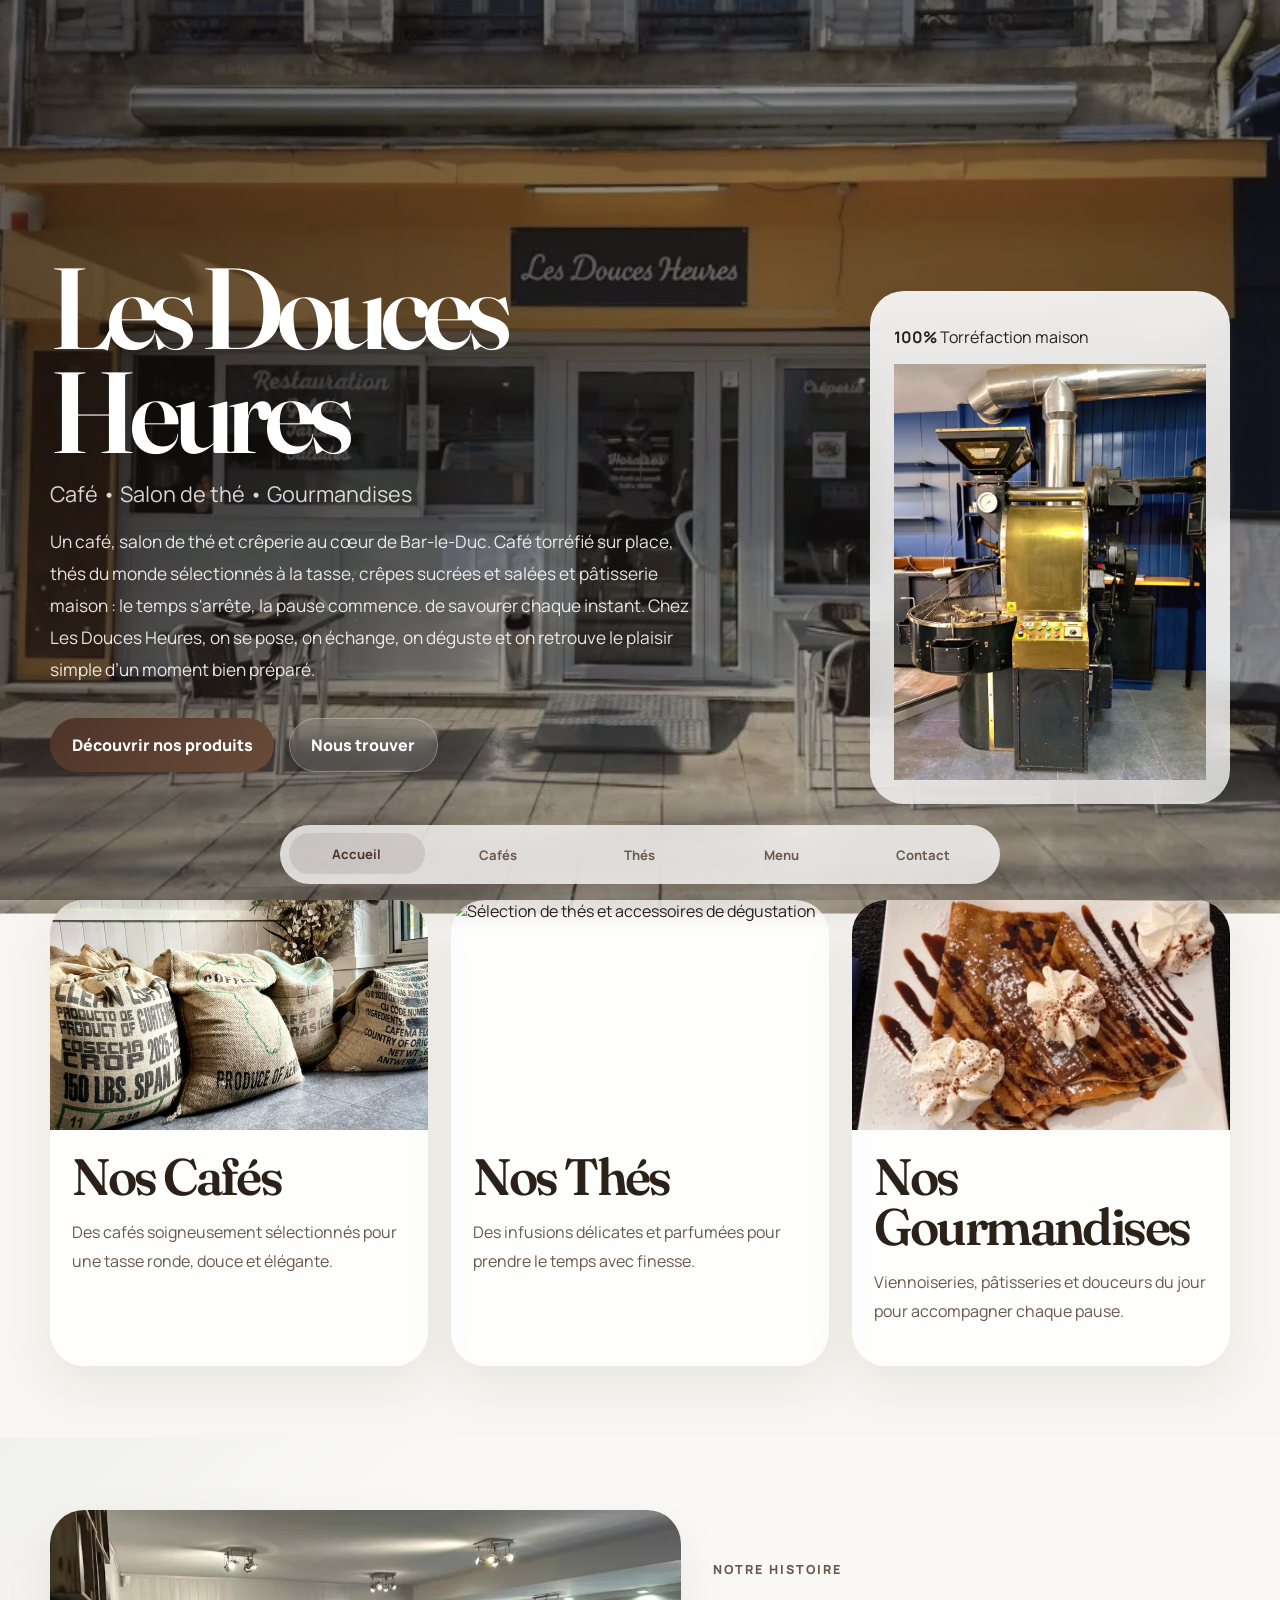
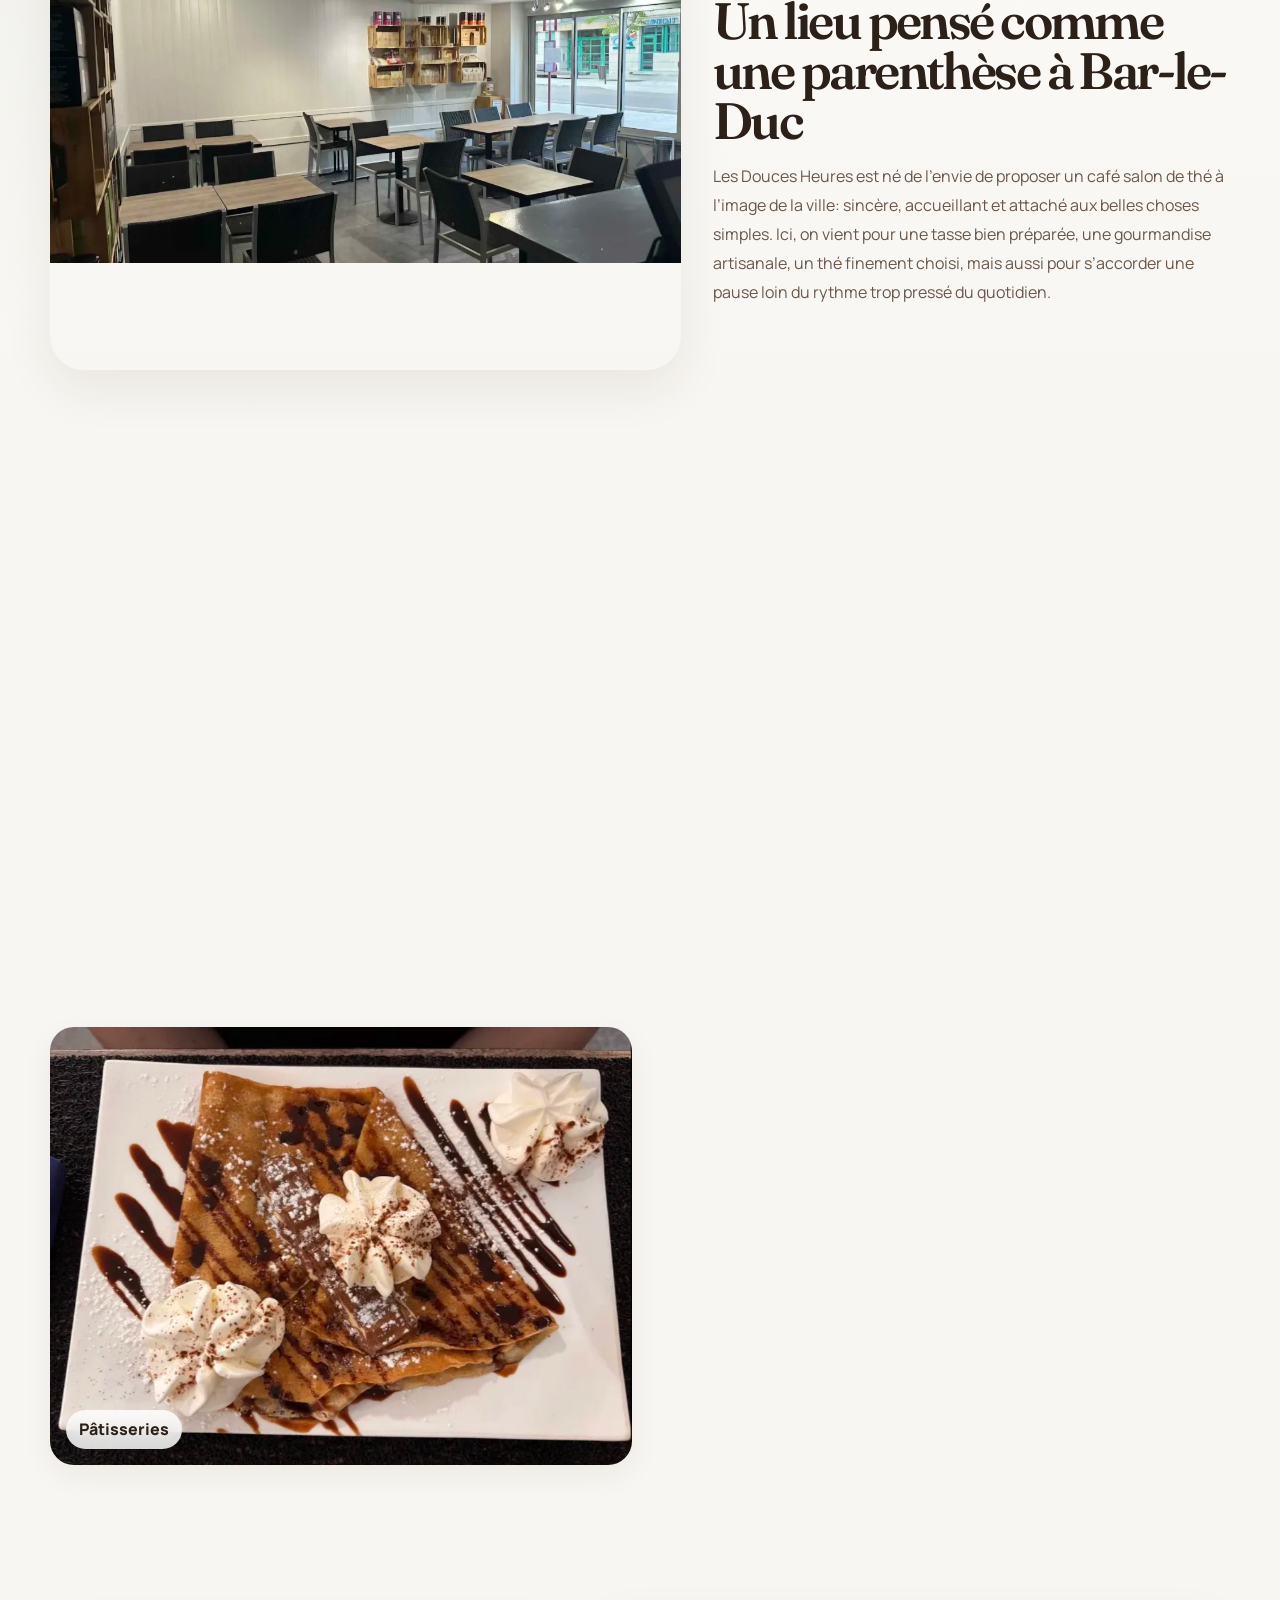
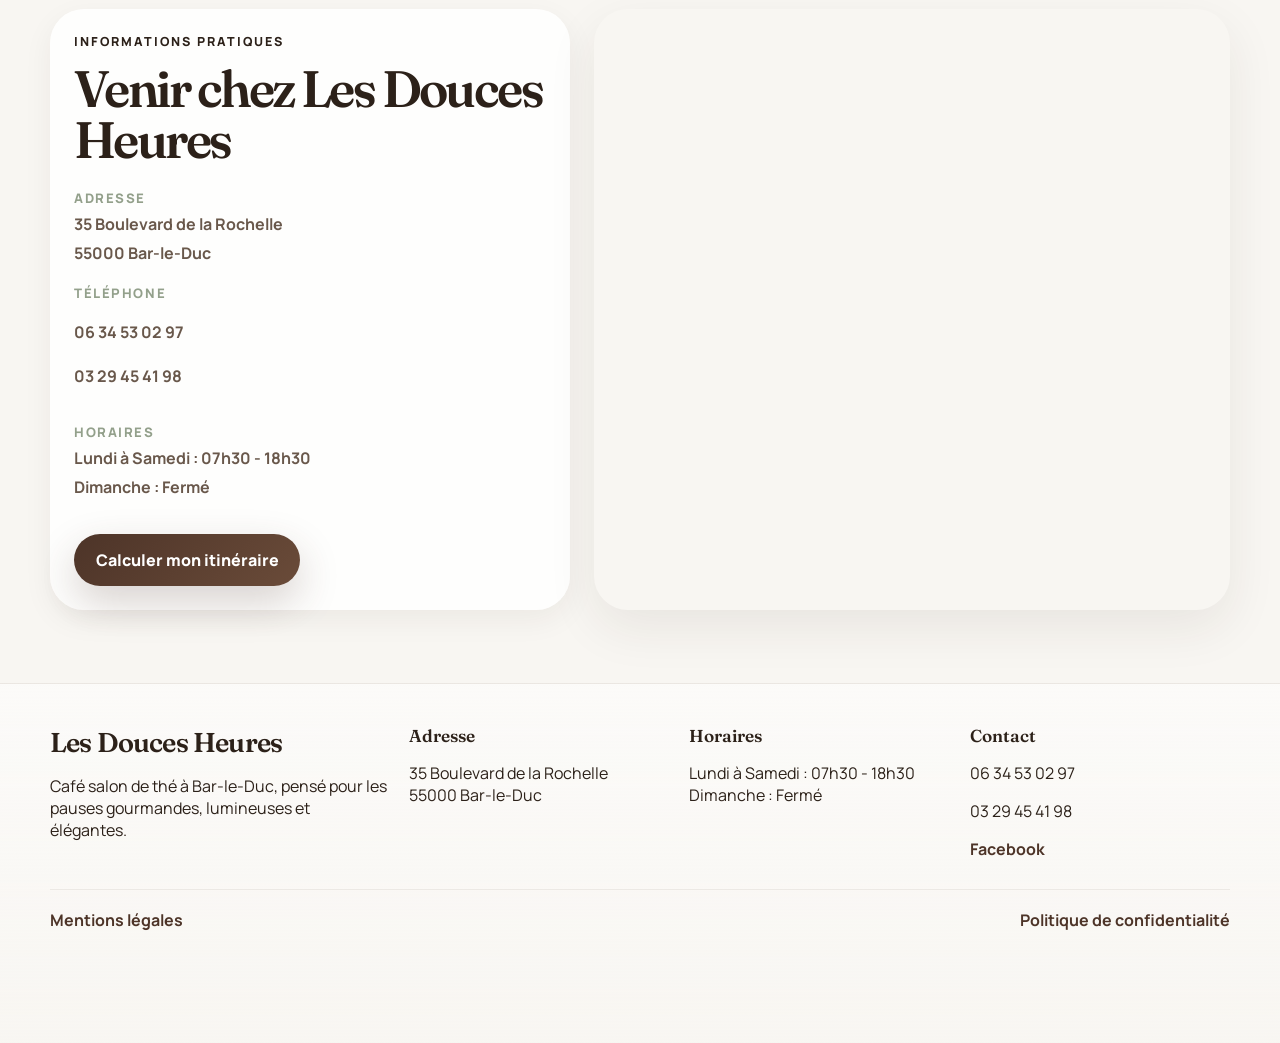
==== index.html @ 08c85175 "Add Les Douces Heures homepage and pages" ====
<!doctype html>
<html lang="fr">
  <head>
    <meta charset="utf-8" />
    <meta name="viewport" content="width=device-width, initial-scale=1" />
    <title>Les Douces Heures | Café salon de thé à Bar-le-Duc</title>
    <meta
      name="description"
      content="Les Douces Heures, café et salon de thé à Bar-le-Duc. Cafés d'exception, thés Dammann Frères, gourmandises artisanales et ambiance chaleureuse au 35 Boulevard de la Rochelle."
    />
    <meta name="theme-color" content="#F8F6F2" />
    <meta name="color-scheme" content="light" />
    <meta property="og:title" content="Les Douces Heures | Café salon de thé à Bar-le-Duc" />
    <meta
      property="og:description"
      content="Une adresse lumineuse et élégante à Bar-le-Duc pour savourer cafés, thés et gourmandises artisanales."
    />
    <meta property="og:type" content="website" />
    <meta property="og:locale" content="fr_FR" />
    <link rel="preconnect" href="https://fonts.googleapis.com" />
    <link rel="preconnect" href="https://fonts.gstatic.com" crossorigin />
    <link
      href="https://fonts.googleapis.com/css2?family=Fraunces:opsz,wght@9..144,400..700&family=Manrope:wght@400;500;600;700;800&display=swap"
      rel="stylesheet"
    />
    <link rel="stylesheet" href="styles.css" />
    <script type="application/ld+json">
      {
        "@context": "https://schema.org",
        "@type": "CafeOrCoffeeShop",
        "name": "Les Douces Heures",
        "description": "Café et salon de thé à Bar-le-Duc, avec cafés d'exception, thés Dammann Frères et gourmandises artisanales.",
        "url": "https://example.com",
        "telephone": "+33 6 34 53 02 97",
        "address": {
          "@type": "PostalAddress",
          "streetAddress": "35 Boulevard de la Rochelle",
          "addressLocality": "Bar-le-Duc",
          "postalCode": "55000",
          "addressCountry": "FR"
        },
        "servesCuisine": ["Coffee", "Tea", "Pastry"],
        "openingHoursSpecification": [
          {
            "@type": "OpeningHoursSpecification",
            "dayOfWeek": ["Monday", "Tuesday", "Wednesday", "Thursday", "Friday", "Saturday"],
            "opens": "07:30",
            "closes": "18:30"
          }
        ]
      }
    </script>
  </head>
  <body class="page-home">
    <div class="site-shell">
      <a class="skip-link" href="#contenu">Aller au contenu</a>

      <main id="contenu">
        <section class="hero" id="accueil">
          <div class="hero__media" aria-hidden="true">
            <img
              src="facade.jpg"
              alt=""
            />
          </div>
          <div class="hero__overlay" aria-hidden="true"></div>

          

          <div class="hero__content">
            <div class="hero__copy reveal">
              <h1>Les Douces Heures</h1>
              <p class="subtitle">Café • Salon de thé • Gourmandises</p>
              <p class="lead">
                Un café, salon de thé et crêperie au cœur de Bar-le-Duc. Café torréfié sur place, thés du monde sélectionnés à la tasse, crêpes sucrées et salées et pâtisserie maison : le temps s'arrête, la pause commence. de savourer chaque instant. Chez Les Douces Heures, on
                se pose, on échange, on déguste et on retrouve le plaisir simple d’un
                moment bien préparé.
              </p>
              <div class="hero__actions">
                <a class="btn btn--primary" href="#specialites">Découvrir nos produits</a>
                <a class="btn btn--secondary" href="#infos">Nous trouver</a>
              </div>
            </div>

            <aside class="hero__note reveal">
              <p class="hero__note-title"><div class="hero-stat"><b>100%</b><span> Torréfaction maison</span></div></p>
              <img src="torréfécateur.jpg" alt="Torréfécateur" />
            </aside>
          </div>
        </section>

        <section class="overlap-cards section">
          <div class="container grid-3">
            <article class="feature-card reveal">
              <div class="feature-card__media">
                <img
                  src="café.jpg"
                  alt="Tasse de café servie dans une ambiance chaleureuse"
                />
              </div>
              <div class="feature-card__body">
                <h2>Nos Cafés</h2>
                <p>Des cafés soigneusement sélectionnés pour une tasse ronde, douce et élégante.</p>
              </div>
            </article>

            <article class="feature-card reveal">
              <div class="feature-card__media">
                <img
                  src="thé.jpg"
                  alt="Sélection de thés et accessoires de dégustation"
                />
              </div>
              <div class="feature-card__body">
                <h2>Nos Thés</h2>
                <p>Des infusions délicates et parfumées pour prendre le temps avec finesse.</p>
              </div>
            </article>

            <article class="feature-card reveal">
              <div class="feature-card__media">
                <img
                  src="gourmandises.jpg"
                  alt="Viennoiseries et gourmandises artisanales"
                />
              </div>
              <div class="feature-card__body">                
                <h2>Nos Gourmandises</h2>
                <p>Viennoiseries, pâtisseries et douceurs du jour pour accompagner chaque pause.</p>
              </div>
            </article>
          </div>
        </section>



        <section class="section section--story" id="histoire">
          <div class="container story">
            <div class="story__media reveal">
              <img
                src="interieur.jpg"
                alt="Intérieur chaleureux d'un café élégant"
              />
            </div>
            <div class="story__content reveal">
              <p class="section-kicker">Notre histoire</p>
              <h2>Un lieu pensé comme une parenthèse à Bar-le-Duc</h2>
              <p>
                Les Douces Heures est né de l’envie de proposer un café salon de thé
                à l’image de la ville: sincère, accueillant et attaché aux belles
                choses simples. Ici, on vient pour une tasse bien préparée, une
                gourmandise artisanale, un thé finement choisi, mais aussi pour
                s’accorder une pause loin du rythme trop pressé du quotidien.
              </p>
            </div>
          </div>
        </section>

        <section class="section" id="galerie">
          <div class="container">
            <div class="section-heading reveal">
              <p class="section-kicker">Galerie</p>
              
            </div>

            <div class="gallery-grid">
              <figure class="gallery-item gallery-item--wide reveal">
                <img
                  src="plat.jpg"
                  alt="plat"
                />
                <figcaption>Quelques plats</figcaption>
              </figure>
              <figure class="gallery-item gallery-item--wide reveal">
                <img
                  
                  src="plat1.jpg"
                  alt="plat1"
                />
              </figure>
              <figure class="gallery-item gallery-item--wide reveal">
                <img
                  src="crepe.jpg"
                  alt="Pâtisserie fine présentée sur assiette"
                />
                <figcaption>Pâtisseries</figcaption>
              </figure>
            </div>
          </div>
        </section>

      
        <section class="section" id="infos">
          <div class="container practical">
            <div class="practical__content reveal">
              <p class="section-kicker">Informations pratiques</p>
              <h2>Venir chez Les Douces Heures</h2>
              <div class="info-list">
                <div>
                  <span>Adresse</span>
                  <strong>35 Boulevard de la Rochelle<br />55000 Bar-le-Duc</strong>
                </div>
                <div>
                  <span>Téléphone</span>
                  <p><strong>06 34 53 02 97</strong></p>
                  <p><strong>03 29 45 41 98</strong></p>
                </div>
                <div>
                  <span>Horaires</span>
                  <strong>Lundi à Samedi : 07h30 - 18h30<br />Dimanche : Fermé</strong>
                </div>
              </div>
              <a
                class="btn btn--primary"
                href="https://www.google.com/maps/dir/?api=1&destination=35+Boulevard+de+la+Rochelle+55000+Bar-le-Duc"
                target="_blank"
                rel="noreferrer"
              >
                Calculer mon itinéraire
              </a>
            </div>

            <div class="practical__map reveal">
              <iframe
                title="Carte Google Maps des Douces Heures à Bar-le-Duc"
                src="https://www.google.com/maps?q=35%20Boulevard%20de%20la%20Rochelle%2055000%20Bar-le-Duc&output=embed"
                loading="lazy"
                referrerpolicy="no-referrer-when-downgrade"
              ></iframe>
            </div>
          </div>
        </section>
      </main>

      <footer class="footer">
        <div class="container footer__grid">
          <div>
            <p class="footer__logo">Les Douces Heures</p>
            <p>
              Café salon de thé à Bar-le-Duc, pensé pour les pauses gourmandes,
              lumineuses et élégantes.
            </p>
          </div>
          <div>
            <h3>Adresse</h3>
            <p>35 Boulevard de la Rochelle<br />55000 Bar-le-Duc</p>
          </div>
          <div>
            <h3>Horaires</h3>
            <p>Lundi à Samedi : 07h30 - 18h30<br />Dimanche : Fermé</p>
          </div>
          <div>
            <h3>Contact</h3>
            <p>06 34 53 02 97</p>
            <p>03 29 45 41 98</p>
            <div class="socials">
              <a href="https://www.facebook.com/Lesdoucesheuresbld">Facebook</a>
            </div>
          </div>
        </div>
        <div class="footer__bottom container">
          <a href="#">Mentions légales</a>
          <a href="#">Politique de confidentialité</a>
        </div>
      </footer>
    </div>

    <nav class="bottom-nav" aria-label="Navigation principale">
      <a href="#accueil" class="bottom-nav__item is-active">
        <strong>Accueil</strong>
      </a>
      <a href="cafes.html" class="bottom-nav__item">
        <strong>Cafés</strong>
      </a>
      <a href="the.html" class="bottom-nav__item">
        <strong>Thés</strong>
      </a>
      <a href="carte.html" class="bottom-nav__item">
        <strong>Menu</strong>
      </a>
      <a href="#infos" class="bottom-nav__item">
        <strong>Contact</strong>
      </a>
    </nav>

    <script src="script.js"></script>
  </body>
</html>
---- styles.css ----
:root {
  --bg: #f2f8f2;
  --bg-soft: #f3eee6;
  --surface: rgba(255, 255, 255, 0.72);
  --surface-solid: #f8fbff;
  --text: #2c2119;
  --muted: #69584b;
  --coffee: #4d3428;
  --coffee-deep: #2c1d16;
  --beige: #d9c7ad;
  --sage: #93a08b;
  --wood: #be946d;
  --shadow: 0 18px 50px rgba(55, 38, 25, 0.08);
  --shadow-soft: 0 10px 30px rgba(55, 38, 25, 0.06);
  --radius-xl: 34px;
  --radius-lg: 24px;
  --radius-md: 18px;
  --radius-sm: 14px;
  --container: 1180px;
  --font-body: "Manrope", system-ui, sans-serif;
  --font-heading: "Fraunces", Georgia, serif;
}

* {
  box-sizing: border-box;
}

html {
  scroll-behavior: smooth;
}

body {
  margin: 0;
  font-family: var(--font-body);
  color: var(--text);
  background: var(--page-bg, #f8f6f2);
}

body.page-home {
  --page-bg: #f8f6f2;
}

body.page-cafes {
  --page-bg: linear-gradient(180deg, #5b3f31 0%, #3f2a20 100%);
  --page-text: #f7efe7;
  --page-muted: rgba(247, 239, 231, 0.78);
}

body.page-thes {
  --page-bg:
    radial-gradient(circle at top left, rgba(147, 160, 139, 0.16), transparent 28%),
    radial-gradient(circle at right top, rgba(205, 226, 207, 0.3), transparent 30%),
    linear-gradient(180deg, #f3fbf3 0%, #edf7ee 100%);
}

body.page-the {
  --page-bg:
    radial-gradient(circle at top left, rgba(147, 160, 139, 0.16), transparent 28%),
    radial-gradient(circle at right top, rgba(205, 226, 207, 0.3), transparent 30%),
    linear-gradient(180deg, #f3fbf3 0%, #edf7ee 100%);
}

body.page-cafes {
  color: var(--page-text, var(--text));
}

body.page-cafes .section,
body.page-cafes .page-hero,
body.page-cafes .footer {
  background: transparent;
}

body.page-cafes .container,
body.page-cafes .page-hero__copy,
body.page-cafes .page-hero__panel {
  color: var(--page-text, var(--text));
}

body.page-cafes .eyebrow,
body.page-cafes .section-kicker,
body.page-cafes .lead,
body.page-cafes .section-heading p,
body.page-cafes .feature-card p,
body.page-cafes .specialty-card p,
body.page-cafes .product-card p,
body.page-cafes .story__content p,
body.page-cafes .info-list strong,
body.page-cafes .footer p,
body.page-cafes .footer__bottom a,
body.page-cafes .socials a {
  color: var(--page-muted, var(--muted));
}

body.page-cafes .btn--primary {
  background: linear-gradient(135deg, #f0d1b2, #d8aa7b);
  color: #2c1d16;
}

body.page-cafes .btn--secondary {
  color: #f7efe7;
  border-color: rgba(247, 239, 231, 0.24);
}

img {
  display: block;
  width: 100%;
  height: 100%;
  object-fit: cover;
}

a {
  color: inherit;
  text-decoration: none;
}

.site-shell {
  overflow: clip;
}

.container {
  width: min(var(--container), calc(100% - 2rem));
  margin: 0 auto;
}

.skip-link {
  position: absolute;
  left: -999px;
  top: 1rem;
  z-index: 1000;
  padding: 0.75rem 1rem;
  border-radius: 999px;
  background: var(--coffee);
  color: #fff;
}

.skip-link:focus {
  left: 1rem;
}

.hero {
  position: relative;
  min-height: 100svh;
  display: grid;
  align-items: end;
  padding: 1.25rem 0 6rem;
}

.hero__media,
.hero__overlay {
  position: absolute;
  inset: 0;
}

.hero__media img {
  filter: saturate(0.95) contrast(0.92);
  transform: scale(1.03);
}

.hero__overlay {
  background:
    linear-gradient(180deg, rgba(20, 14, 11, 0.28) 0%, rgba(20, 14, 11, 0.36) 50%, rgba(248, 246, 242, 0.02) 100%),
    linear-gradient(90deg, rgba(14, 10, 8, 0.48) 0%, rgba(14, 10, 8, 0.14) 60%, rgba(14, 10, 8, 0.28) 100%);
}

.hero__brand {
  position: absolute;
  top: 1.4rem;
  left: 50%;
  transform: translateX(-50%);
  display: inline-flex;
  align-items: center;
  gap: 0.85rem;
  z-index: 2;
  padding: 0.8rem 1.1rem;
  border: 1px solid rgba(255, 255, 255, 0.16);
  border-radius: 999px;
  background: rgba(26, 18, 13, 0.3);
  color: #fff;
  backdrop-filter: blur(18px);
}

.brand-mark {
  width: 42px;
  height: 42px;
  border-radius: 50%;
  border: 1px solid rgba(255, 255, 255, 0.28);
  display: grid;
  place-items: center;
  position: relative;
}

.brand-mark span {
  position: absolute;
  border-radius: 999px;
  background: #f2d5b5;
}

.brand-mark span:nth-child(1) {
  width: 6px;
  height: 18px;
  top: 6px;
}

.brand-mark span:nth-child(2) {
  width: 22px;
  height: 12px;
  bottom: 6px;
}

.brand-mark span:nth-child(3) {
  width: 14px;
  height: 3px;
  bottom: 2px;
}

.brand-kicker {
  margin: 0;
  font-size: 0.75rem;
  letter-spacing: 0.14em;
  text-transform: uppercase;
  color: rgba(255, 255, 255, 0.72);
}

.brand-name {
  margin: 0.1rem 0 0;
  font-family: var(--font-heading);
  font-size: 1.08rem;
  font-weight: 600;
  letter-spacing: 0;
}

.hero__content {
  position: relative;
  z-index: 2;
  width: min(var(--container), calc(100% - 2rem));
  margin: 0 auto;
  display: grid;
  grid-template-columns: minmax(0, 1.15fr) minmax(280px, 360px);
  gap: 2rem;
  align-items: end;
}

.hero__copy {
  max-width: 760px;
  color: #fff;
  padding: 1rem 0 2rem;
}

.eyebrow,
.section-kicker {
  margin: 0 0 0.9rem;
  font-size: 0.78rem;
  font-weight: 800;
  letter-spacing: 0.16em;
  text-transform: uppercase;
}

.eyebrow {
  color: #f2d5b5;
}

.hero h1 {
  margin: 0;
  font-family: var(--font-heading);
  font-size: clamp(4rem, 10vw, 7.2rem);
  line-height: 0.9;
  letter-spacing: -0.06em;
  font-weight: 600;
}

.subtitle {
  margin: 1rem 0 0;
  font-size: clamp(1.05rem, 2vw, 1.35rem);
  color: rgba(255, 255, 255, 0.82);
}

.lead {
  max-width: 40rem;
  margin: 1.1rem 0 0;
  font-size: clamp(1rem, 1.35vw, 1.15rem);
  line-height: 1.85;
  color: rgba(255, 255, 255, 0.88);
}

.hero__actions {
  display: flex;
  flex-wrap: wrap;
  gap: 0.9rem;
  margin-top: 2rem;
}

.btn {
  display: inline-flex;
  align-items: center;
  justify-content: center;
  min-height: 52px;
  padding: 0.95rem 1.35rem;
  border-radius: 999px;
  font-weight: 800;
  transition: transform 220ms ease, box-shadow 220ms ease, background-color 220ms ease, color 220ms ease;
}

.btn:hover {
  transform: translateY(-2px);
}

.btn--primary {
  background: linear-gradient(135deg, var(--coffee), #6a4b39);
  color: #fff;
  box-shadow: 0 16px 40px rgba(77, 52, 40, 0.22);
}

.btn--secondary {
  background: rgba(255, 255, 255, 0.12);
  border: 1px solid rgba(255, 255, 255, 0.26);
  color: #fff;
  backdrop-filter: blur(12px);
}

.hero__note {
  background: linear-gradient(180deg, rgba(255, 255, 255, 0.9), rgba(255, 255, 255, 0.76));
  color: var(--text);
  border-radius: var(--radius-xl);
  padding: 1.5rem;
  box-shadow: var(--shadow);
  backdrop-filter: blur(16px);
}

.hero__note-title {
  margin: 0 0 0.7rem;
  font-family: var(--font-heading);
  font-size: 1.8rem;
  font-weight: 600;
}

.hero__note p:last-child {
  margin-bottom: 0;
  line-height: 1.8;
  color: var(--muted);
}

.section {
  padding: 4.5rem 0;
}

.section--soft {
  background: linear-gradient(180deg, rgba(255, 255, 255, 0.48), rgba(248, 246, 242, 0.72));
}

.grid-3 {
  display: grid;
  grid-template-columns: repeat(3, minmax(0, 1fr));
  gap: 1.4rem;
}

.overlap-cards {
  margin-top: -4.5rem;
  position: relative;
  z-index: 3;
}

.feature-card {
  overflow: hidden;
  border-radius: var(--radius-xl);
  background: rgba(255, 255, 255, 0.82);
  box-shadow: var(--shadow);
  transition: transform 240ms ease, box-shadow 240ms ease;
}

.feature-card:hover {
  transform: translateY(-8px);
  box-shadow: 0 22px 45px rgba(55, 38, 25, 0.12);
}

.feature-card__media {
  height: 230px;
  overflow: hidden;
}

.feature-card__media img,
.specialty-card img,
.product-card img,
.story__media img,
.gallery-item img {
  transition: transform 420ms ease;
}

.feature-card:hover img,
.specialty-card:hover img,
.product-card:hover img,
.story__media:hover img,
.gallery-item:hover img {
  transform: scale(1.05);
}

.feature-card__body {
  padding: 1.35rem 1.4rem 1.55rem;
}

.feature-card__icon {
  width: 52px;
  height: 52px;
  display: grid;
  place-items: center;
  border-radius: 50%;
  background: rgba(147, 160, 139, 0.16);
  font-size: 1.3rem;
  margin-bottom: 0.85rem;
}

.feature-card h2,
.section-heading h2,
.story__content h2,
.practical__content h2 {
  margin: 0;
  font-family: var(--font-heading);
  font-size: clamp(2.2rem, 4vw, 3.6rem);
  line-height: 0.98;
  letter-spacing: -0.05em;
  font-weight: 600;
}

.feature-card p,
.section-heading p,
.story__content p,
.specialty-card p,
.product-card p,
.info-list strong {
  line-height: 1.8;
  color: var(--muted);
}

.section-heading {
  max-width: 760px;
  margin-bottom: 2rem;
}

.section-heading p {
  margin-bottom: 0;
}

.specialties-grid {
  display: grid;
  grid-template-columns: repeat(3, minmax(0, 1fr));
  gap: 1.2rem;
}

.specialty-card {
  overflow: hidden;
  border-radius: var(--radius-lg);
  background: var(--surface-solid);
  box-shadow: var(--shadow-soft);
  transition: transform 240ms ease, box-shadow 240ms ease;
}

.specialty-card:hover {
  transform: translateY(-8px);
  box-shadow: var(--shadow);
}

.specialty-card img {
  height: 220px;
}

.specialty-card div {
  padding: 1.15rem 1.15rem 1.35rem;
}

.specialty-card h3,
.product-group h3,
.product-card h4,
.footer h3 {
  margin: 0 0 0.5rem;
  font-family: var(--font-heading);
  font-size: 1.08rem;
  font-weight: 600;
}

.products-layout {
  display: grid;
  gap: 2rem;
}

.product-group {
  padding: 1.5rem;
  border-radius: var(--radius-xl);
  background: rgba(255, 255, 255, 0.72);
  box-shadow: var(--shadow-soft);
}

.product-grid {
  display: grid;
  grid-template-columns: repeat(3, minmax(0, 1fr));
  gap: 1rem;
}

.product-card {
  overflow: hidden;
  border-radius: 22px;
  background: #fff;
  border: 1px solid rgba(77, 52, 40, 0.06);
  transition: transform 240ms ease, box-shadow 240ms ease;
}

.product-card:hover {
  transform: translateY(-6px);
  box-shadow: var(--shadow-soft);
}

.product-card img {
  height: 240px;
}

.product-card__body {
  padding: 1.1rem 1.1rem 1.2rem;
}

.text-link {
  display: inline-flex;
  margin-top: 0.55rem;
  color: var(--coffee);
  font-weight: 800;
}

.section--story {
  background:
    linear-gradient(135deg, rgba(147, 160, 139, 0.1), transparent 26%),
    linear-gradient(180deg, rgba(255, 255, 255, 0.38), rgba(248, 246, 242, 0.9));
}

.story {
  display: grid;
  grid-template-columns: 1.1fr 0.9fr;
  gap: 2rem;
  align-items: center;
}

.story__media,
.practical__map {
  overflow: hidden;
  border-radius: var(--radius-xl);
  box-shadow: var(--shadow);
  min-height: 460px;
}

.story__content {
  padding: 1rem 0;
}

.gallery-grid {
  display: grid;
  grid-template-columns: repeat(4, minmax(0, 1fr));
  gap: 1rem;
}

.gallery-item {
  margin: 0;
  overflow: hidden;
  border-radius: var(--radius-lg);
  box-shadow: var(--shadow-soft);
  position: relative;
  min-height: 250px;
}

.gallery-item--wide {
  grid-column: span 2;
}

.gallery-item figcaption {
  position: absolute;
  left: 1rem;
  bottom: 1rem;
  padding: 0.55rem 0.8rem;
  border-radius: 999px;
  background: rgba(255, 255, 255, 0.84);
  backdrop-filter: blur(10px);
  font-weight: 800;
}

.testimonial-carousel {
  display: grid;
  grid-template-columns: auto minmax(0, 1fr) auto;
  align-items: center;
  gap: 1rem;
}

.testimonial-carousel__viewport {
  overflow: hidden;
}

.testimonial-carousel__track {
  display: flex;
  transition: transform 500ms ease;
}

.testimonial {
  min-width: 100%;
  display: grid;
  place-items: center;
}

.testimonial__card {
  width: min(760px, 100%);
  padding: 2rem;
  border-radius: var(--radius-xl);
  background: rgba(255, 255, 255, 0.84);
  box-shadow: var(--shadow);
}

.testimonial__stars {
  color: #c89d48;
  letter-spacing: 0.2rem;
  font-size: 1.2rem;
}

.testimonial__card p {
  margin: 1rem 0 0;
  font-size: 1.05rem;
  line-height: 1.9;
}

.testimonial__meta {
  margin-top: 1rem;
  display: flex;
  align-items: center;
  justify-content: space-between;
  gap: 1rem;
  color: var(--muted);
}

.carousel-btn {
  width: 48px;
  height: 48px;
  border: 0;
  border-radius: 50%;
  background: var(--coffee);
  color: #fff;
  font-size: 1.7rem;
  cursor: pointer;
  box-shadow: var(--shadow-soft);
  transition: transform 200ms ease, opacity 200ms ease;
}

.carousel-btn:hover {
  transform: translateY(-2px);
}

.testimonial-dots {
  display: flex;
  justify-content: center;
  gap: 0.6rem;
  margin-top: 1rem;
}

.testimonial-dots button {
  width: 11px;
  height: 11px;
  border: 0;
  border-radius: 50%;
  background: rgba(77, 52, 40, 0.22);
  cursor: pointer;
}

.testimonial-dots button.is-active {
  width: 28px;
  border-radius: 999px;
  background: var(--coffee);
}

.practical {
  display: grid;
  grid-template-columns: 0.9fr 1.1fr;
  gap: 1.5rem;
  align-items: stretch;
}

.practical__content {
  padding: 1.5rem;
  border-radius: var(--radius-xl);
  background: rgba(255, 255, 255, 0.84);
  box-shadow: var(--shadow-soft);
}

.info-list {
  display: grid;
  gap: 1rem;
  margin: 1.5rem 0 2rem;
}

.info-list span {
  display: block;
  margin-bottom: 0.2rem;
  font-size: 0.82rem;
  font-weight: 800;
  letter-spacing: 0.12em;
  text-transform: uppercase;
  color: var(--sage);
}

.practical__map iframe {
  width: 100%;
  height: 100%;
  border: 0;
}

.footer {
  padding: 2.6rem 0 7rem;
  background: linear-gradient(180deg, rgba(255, 255, 255, 0.52), rgba(248, 246, 242, 1));
  border-top: 1px solid rgba(77, 52, 40, 0.08);
}

.footer__grid {
  display: grid;
  grid-template-columns: 1.3fr 1fr 1fr 1fr;
  gap: 1.3rem;
}

.footer__logo {
  margin: 0 0 0.8rem;
  font-family: var(--font-heading);
  font-size: 1.7rem;
  font-weight: 600;
  letter-spacing: -0.03em;
}

.socials {
  display: flex;
  gap: 0.8rem;
  flex-wrap: wrap;
}

.socials a,
.footer__bottom a {
  color: var(--coffee);
  font-weight: 700;
}

.footer__bottom {
  display: flex;
  gap: 1rem;
  justify-content: space-between;
  flex-wrap: wrap;
  margin-top: 1.8rem;
  padding-top: 1.2rem;
  border-top: 1px solid rgba(77, 52, 40, 0.08);
}

.page-hero {
  min-height: 64svh;
  padding: 2rem 0 3rem;
  display: grid;
  align-items: center;
  background:
    radial-gradient(circle at top left, rgba(147, 160, 139, 0.12), transparent 30%),
    radial-gradient(circle at top right, rgba(217, 199, 173, 0.18), transparent 28%),
    linear-gradient(180deg, #fffdf9 0%, #f8f6f2 100%);
}

.page-hero__inner {
  display: grid;
  grid-template-columns: minmax(0, 1.05fr) minmax(280px, 0.95fr);
  gap: 1.5rem;
  align-items: center;
}

.page-hero__copy {
  padding: 1rem 0;
}

.page-hero__copy h1 {
  margin: 0;
  font-family: var(--font-heading);
  font-size: clamp(3.4rem, 8vw, 6rem);
  line-height: 0.92;
  letter-spacing: -0.05em;
}

.page-hero__panel {
  overflow: hidden;
  border-radius: var(--radius-xl);
  box-shadow: var(--shadow);
  min-height: 420px;
}

.page-hero__panel img {
  min-height: 420px;
}

.page-hero .lead {
  color: var(--muted);
  max-width: 34rem;
}

.page-hero .btn {
  margin-top: 1rem;
}

.bottom-nav {
  position: fixed;
  left: 50%;
  bottom: max(1rem, env(safe-area-inset-bottom));
  transform: translateX(-50%);
  z-index: 50;
  display: grid;
  grid-template-columns: repeat(5, minmax(0, 1fr));
  width: min(720px, calc(100% - 1rem));
  padding: 0.55rem;
  gap: 0.35rem;
  border-radius: 999px;
  background: rgba(255, 255, 255, 0.76);
  backdrop-filter: blur(20px);
  box-shadow: 0 16px 40px rgba(55, 38, 25, 0.14);
}

.bottom-nav__item {
  display: grid;
  justify-items: center;
  gap: 0.18rem;
  padding: 0.72rem 0.45rem;
  border-radius: 999px;
  color: var(--muted);
  transition: background-color 200ms ease, color 200ms ease, transform 200ms ease;
}

.bottom-nav__item span {
  font-size: 1.05rem;
}

.bottom-nav__item strong {
  font-size: 0.82rem;
}

.bottom-nav__item:hover,
.bottom-nav__item.is-active {
  background: rgba(77, 52, 40, 0.12);
  color: var(--coffee);
  transform: translateY(-1px);
}

.reveal {
  opacity: 0;
  transform: translateY(28px);
  transition: opacity 700ms ease, transform 700ms ease;
}

.reveal.is-visible {
  opacity: 1;
  transform: translateY(0);
}

.section-heading,
.specialty-card,
.product-card,
.feature-card,
.story__media,
.story__content,
.gallery-item,
.testimonial__card,
.practical__content,
.practical__map {
  will-change: transform;
}

@media (max-width: 1100px) {
  .hero__content,
  .story,
  .practical,
  .footer__grid {
    grid-template-columns: 1fr;
  }

  .hero__content {
    gap: 1rem;
  }

  .story__media,
  .practical__map {
    min-height: 360px;
  }

  .grid-3,
  .specialties-grid,
  .product-grid,
  .gallery-grid {
    grid-template-columns: repeat(2, minmax(0, 1fr));
  }

  .page-hero__inner {
    grid-template-columns: 1fr;
  }
}

@media (max-width: 760px) {
  .hero {
    padding-top: 4.2rem;
    padding-bottom: 7rem;
  }

  .hero__brand {
    left: 1rem;
    transform: none;
    right: 1rem;
    justify-content: center;
  }

  .hero__content {
    width: calc(100% - 1rem);
  }

  .hero h1 {
    font-size: clamp(3.1rem, 14vw, 4.8rem);
  }

  .page-hero {
    min-height: auto;
    padding-top: 5rem;
  }

  .page-hero__panel,
  .page-hero__panel img {
    min-height: 300px;
  }

  .grid-3,
  .specialties-grid,
  .product-grid,
  .gallery-grid {
    grid-template-columns: 1fr;
  }

  .gallery-item--wide {
    grid-column: auto;
  }

  .overlap-cards {
    margin-top: -2rem;
  }

  .testimonial-carousel {
    grid-template-columns: 1fr;
  }

  .carousel-btn {
    display: none;
  }

  .bottom-nav {
    grid-template-columns: repeat(5, minmax(0, 1fr));
    width: calc(100% - 0.75rem);
    border-radius: 24px;
  }

  .bottom-nav__item {
    padding: 0.65rem 0.2rem;
  }

  .bottom-nav__item strong {
    font-size: 0.72rem;
  }

  .footer {
    padding-bottom: 8rem;
  }
}

@media (prefers-reduced-motion: reduce) {
  html {
    scroll-behavior: auto;
  }

  *,
  *::before,
  *::after {
    animation-duration: 0.01ms !important;
    animation-iteration-count: 1 !important;
    transition-duration: 0.01ms !important;
    scroll-behavior: auto !important;
  }
}
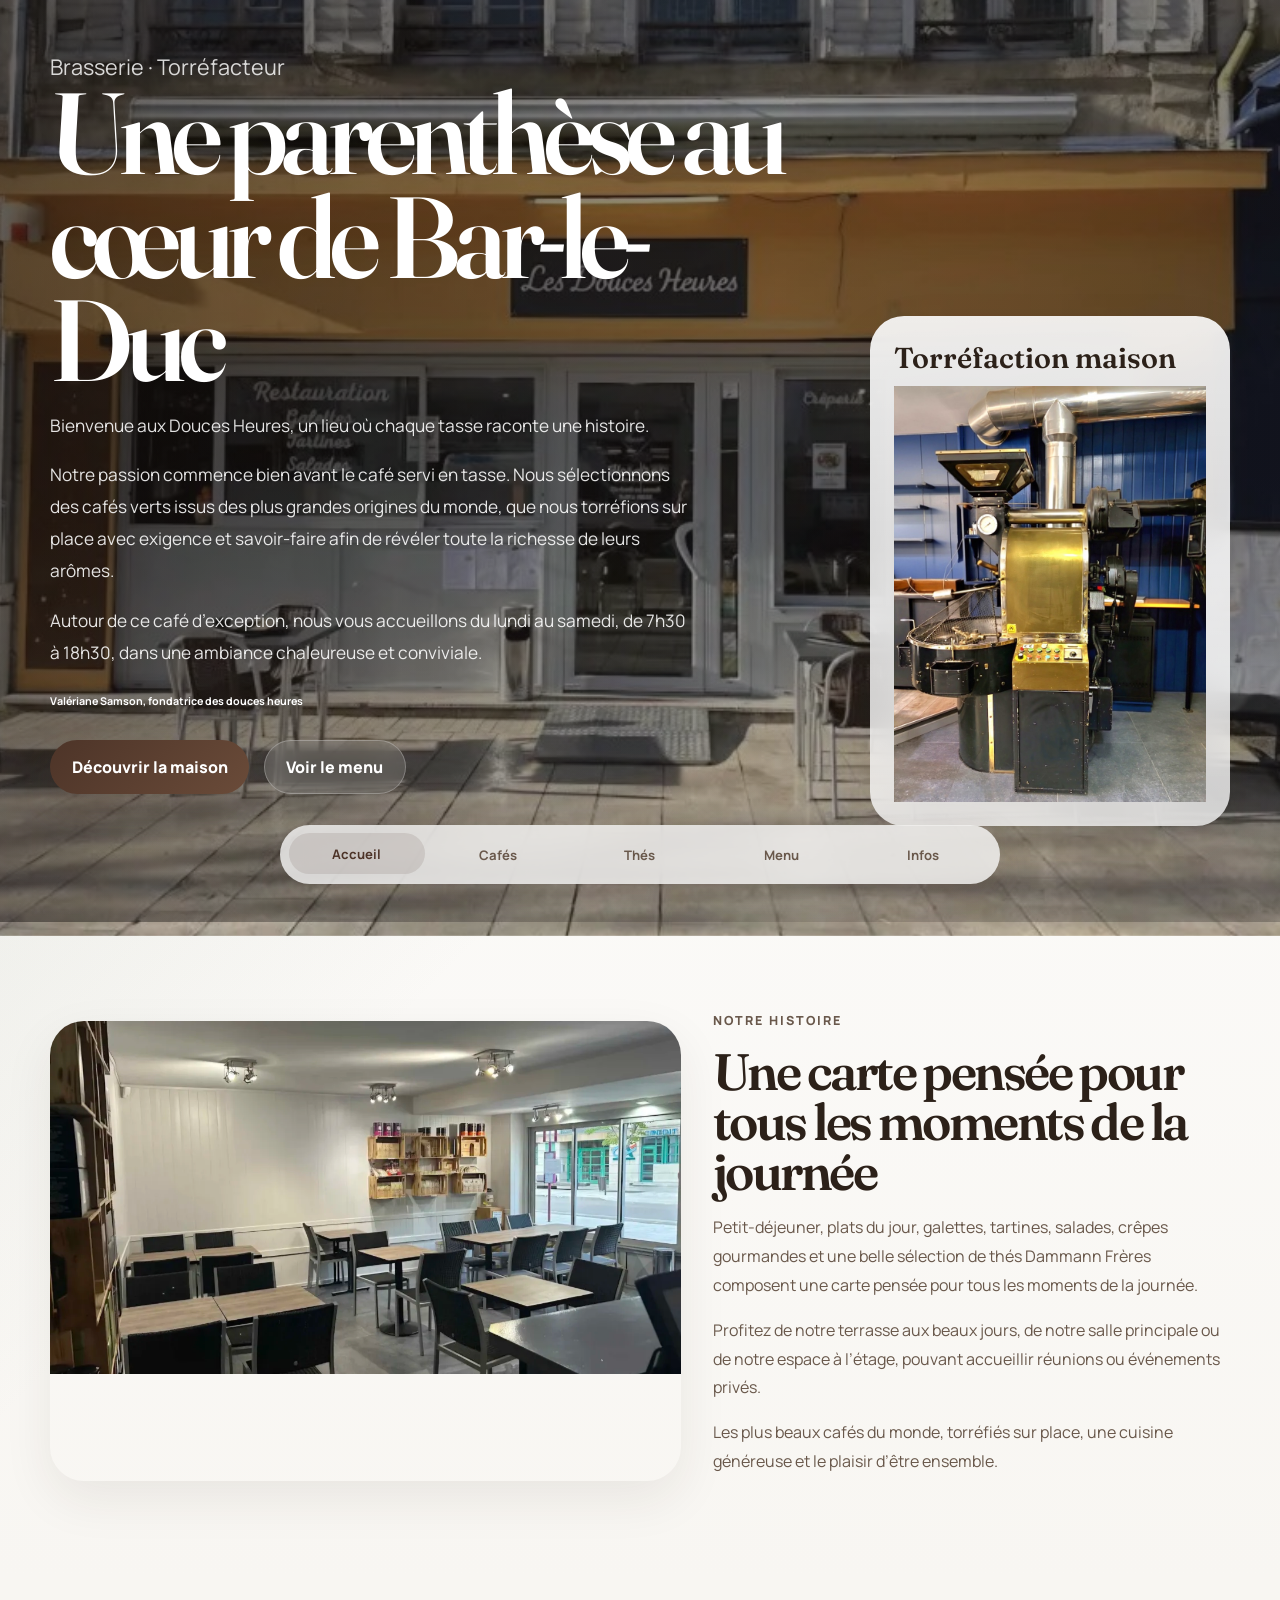
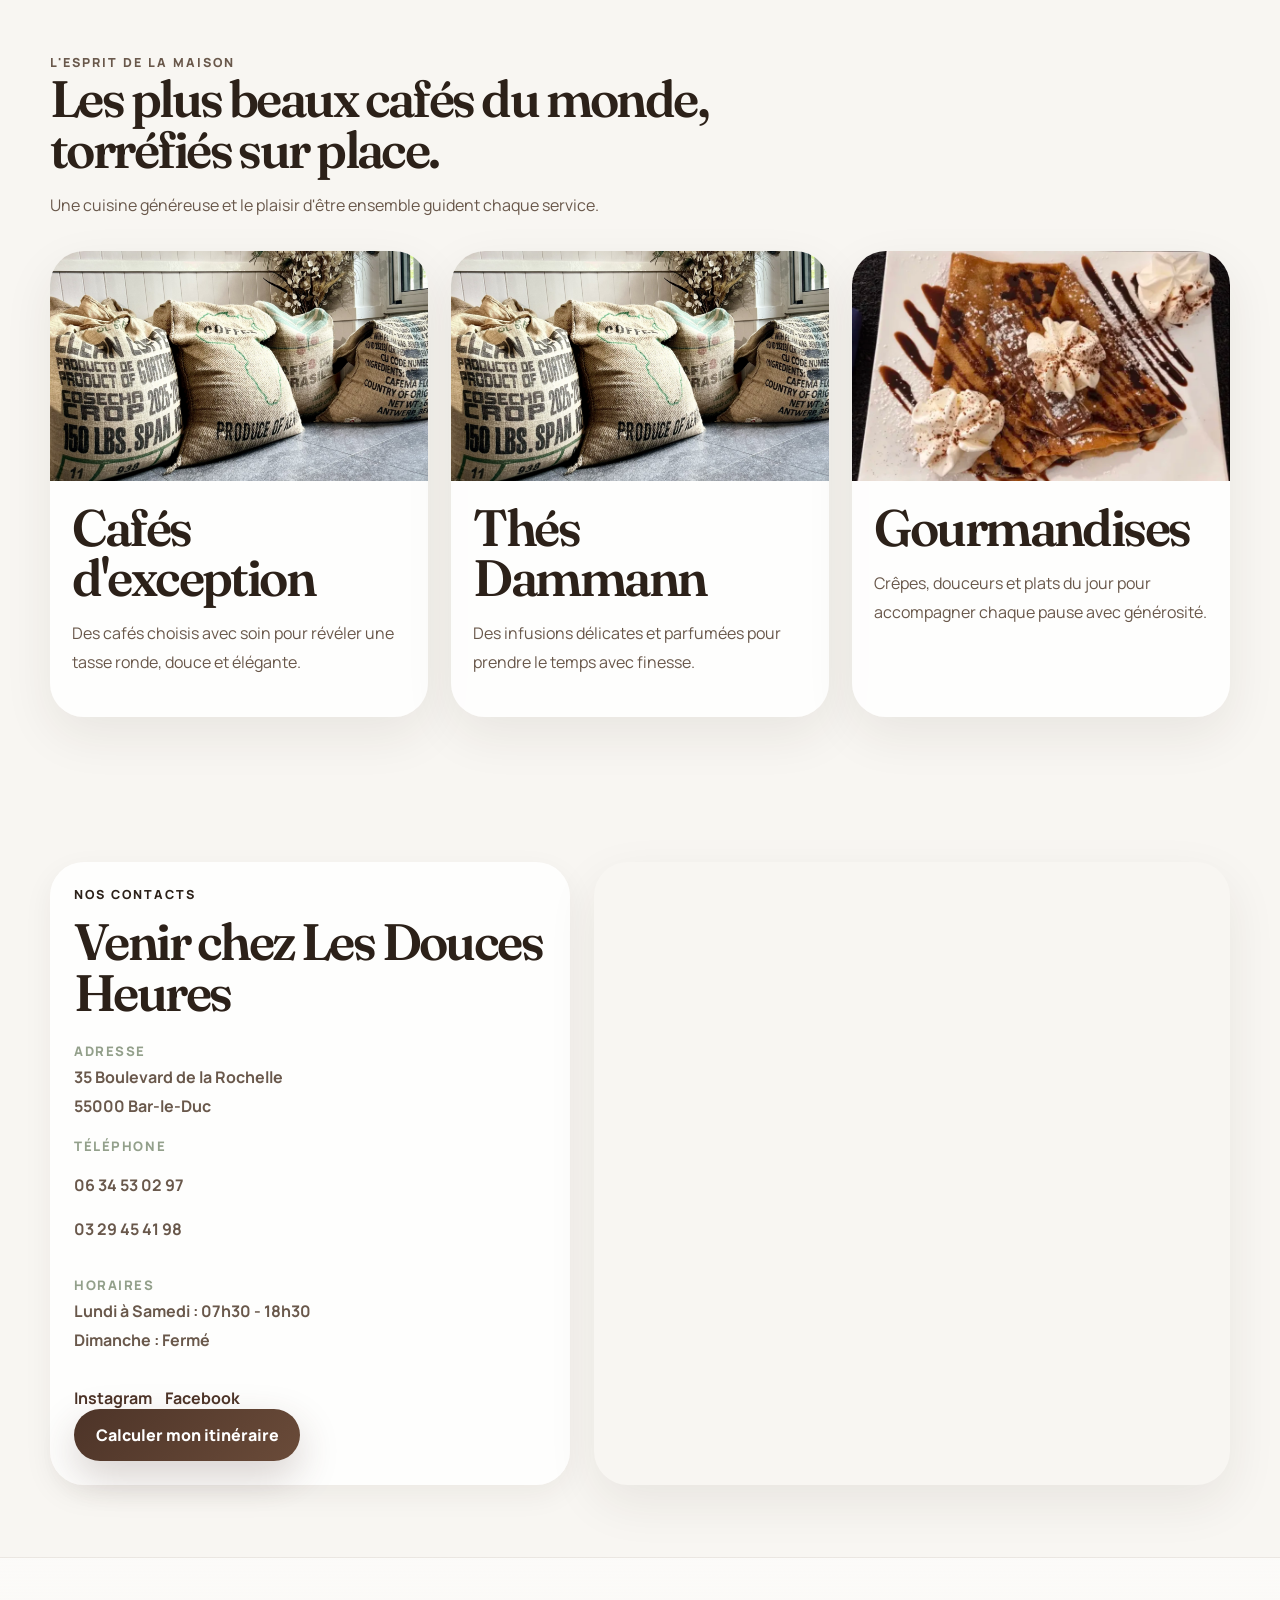
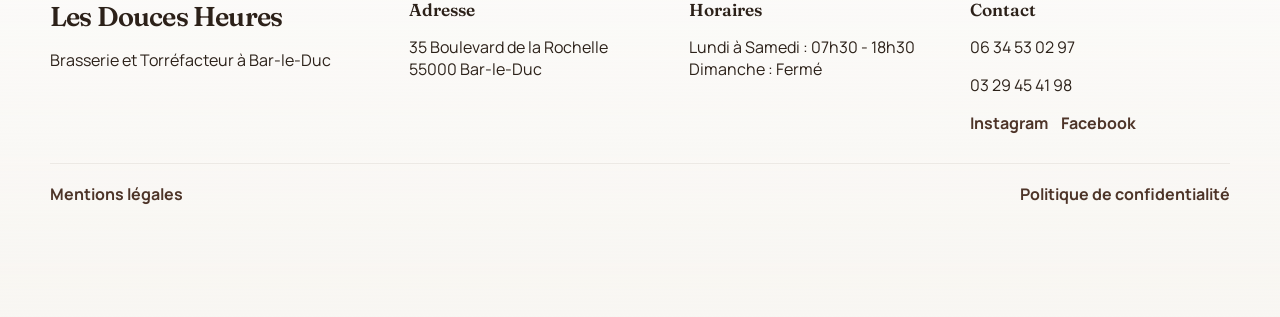
==== commit ea02d79a: "Improve menu viewer and fix homepage layout" ====
--- a/index.html
+++ b/index.html
@@ -3,14 +3,14 @@
   <head>
     <meta charset="utf-8" />
     <meta name="viewport" content="width=device-width, initial-scale=1" />
-    <title>Les Douces Heures | Café salon de thé à Bar-le-Duc</title>
+    <title>Les Douces Heures | Brasserie et Torréfacteur à Bar-le-Duc</title>
     <meta
       name="description"
-      content="Les Douces Heures, café et salon de thé à Bar-le-Duc. Cafés d'exception, thés Dammann Frères, gourmandises artisanales et ambiance chaleureuse au 35 Boulevard de la Rochelle."
+      content="Les Douces Heures, café et salon de thé à Bar-le-Duc. Cafés d'exception, thés Dammann Frères, plats du jour, gourmandises et ambiance chaleureuse."
     />
     <meta name="theme-color" content="#F8F6F2" />
     <meta name="color-scheme" content="light" />
-    <meta property="og:title" content="Les Douces Heures | Café salon de thé à Bar-le-Duc" />
+    <meta property="og:title" content="Les Douces Heures | Brasserie et Torréfacteur à Bar-le-Duc" />
     <meta
       property="og:description"
       content="Une adresse lumineuse et élégante à Bar-le-Duc pour savourer cafés, thés et gourmandises artisanales."
@@ -30,7 +30,6 @@
         "@type": "CafeOrCoffeeShop",
         "name": "Les Douces Heures",
         "description": "Café et salon de thé à Bar-le-Duc, avec cafés d'exception, thés Dammann Frères et gourmandises artisanales.",
-        "url": "https://example.com",
         "telephone": "+33 6 34 53 02 97",
         "address": {
           "@type": "PostalAddress",
@@ -38,16 +37,7 @@
           "addressLocality": "Bar-le-Duc",
           "postalCode": "55000",
           "addressCountry": "FR"
-        },
-        "servesCuisine": ["Coffee", "Tea", "Pastry"],
-        "openingHoursSpecification": [
-          {
-            "@type": "OpeningHoursSpecification",
-            "dayOfWeek": ["Monday", "Tuesday", "Wednesday", "Thursday", "Friday", "Saturday"],
-            "opens": "07:30",
-            "closes": "18:30"
-          }
-        ]
+        }
       }
     </script>
   </head>
@@ -58,142 +48,112 @@
       <main id="contenu">
         <section class="hero" id="accueil">
           <div class="hero__media" aria-hidden="true">
-            <img
-              src="facade.jpg"
-              alt=""
-            />
+            <img src="facade.jpg" alt="" />
           </div>
           <div class="hero__overlay" aria-hidden="true"></div>
-
-          
 
           <div class="hero__content">
             <div class="hero__copy reveal">
-              <h1>Les Douces Heures</h1>
-              <p class="subtitle">Café • Salon de thé • Gourmandises</p>
+              <p class="subtitle">Brasserie · Torréfacteur</p>
+              <h1>Une parenthèse au cœur de Bar-le-Duc</h1>
               <p class="lead">
-                Un café, salon de thé et crêperie au cœur de Bar-le-Duc. Café torréfié sur place, thés du monde sélectionnés à la tasse, crêpes sucrées et salées et pâtisserie maison : le temps s'arrête, la pause commence. de savourer chaque instant. Chez Les Douces Heures, on
-                se pose, on échange, on déguste et on retrouve le plaisir simple d’un
-                moment bien préparé.
-              </p>
+                Bienvenue aux Douces Heures, un lieu où chaque tasse raconte une histoire.
+              </p>
+              <p class="lead">
+                Notre passion commence bien avant le café servi en tasse. Nous sélectionnons
+                des cafés verts issus des plus grandes origines du monde, que nous torréfions
+                sur place avec exigence et savoir-faire afin de révéler toute la richesse de
+                leurs arômes.
+              </p>
+              <p class="lead">
+                Autour de ce café d’exception, nous vous accueillons du lundi au samedi, de
+                7h30 à 18h30, dans une ambiance chaleureuse et conviviale.
+              </p>
+              <h6>Valériane Samson, fondatrice des douces heures</h6>
               <div class="hero__actions">
-                <a class="btn btn--primary" href="#specialites">Découvrir nos produits</a>
-                <a class="btn btn--secondary" href="#infos">Nous trouver</a>
+                <a class="btn btn--primary" href="#histoire">Découvrir la maison</a>
+                <a class="btn btn--secondary" href="menu.html">Voir le menu</a>
               </div>
             </div>
 
             <aside class="hero__note reveal">
-              <p class="hero__note-title"><div class="hero-stat"><b>100%</b><span> Torréfaction maison</span></div></p>
-              <img src="torréfécateur.jpg" alt="Torréfécateur" />
+              <p class="hero__note-title">Torréfaction maison</p>
+              <img src="torrefacteur.jpg" alt="Torréfacteur" />
             </aside>
           </div>
         </section>
-
-        <section class="overlap-cards section">
-          <div class="container grid-3">
-            <article class="feature-card reveal">
-              <div class="feature-card__media">
-                <img
-                  src="café.jpg"
-                  alt="Tasse de café servie dans une ambiance chaleureuse"
-                />
-              </div>
-              <div class="feature-card__body">
-                <h2>Nos Cafés</h2>
-                <p>Des cafés soigneusement sélectionnés pour une tasse ronde, douce et élégante.</p>
-              </div>
-            </article>
-
-            <article class="feature-card reveal">
-              <div class="feature-card__media">
-                <img
-                  src="thé.jpg"
-                  alt="Sélection de thés et accessoires de dégustation"
-                />
-              </div>
-              <div class="feature-card__body">
-                <h2>Nos Thés</h2>
-                <p>Des infusions délicates et parfumées pour prendre le temps avec finesse.</p>
-              </div>
-            </article>
-
-            <article class="feature-card reveal">
-              <div class="feature-card__media">
-                <img
-                  src="gourmandises.jpg"
-                  alt="Viennoiseries et gourmandises artisanales"
-                />
-              </div>
-              <div class="feature-card__body">                
-                <h2>Nos Gourmandises</h2>
-                <p>Viennoiseries, pâtisseries et douceurs du jour pour accompagner chaque pause.</p>
-              </div>
-            </article>
-          </div>
-        </section>
-
-
 
         <section class="section section--story" id="histoire">
           <div class="container story">
             <div class="story__media reveal">
-              <img
-                src="interieur.jpg"
-                alt="Intérieur chaleureux d'un café élégant"
-              />
+              <img src="interieur.jpg" alt="Intérieur chaleureux des Douces Heures" />
             </div>
             <div class="story__content reveal">
               <p class="section-kicker">Notre histoire</p>
-              <h2>Un lieu pensé comme une parenthèse à Bar-le-Duc</h2>
+              <h2>Une carte pensée pour tous les moments de la journée</h2>
               <p>
-                Les Douces Heures est né de l’envie de proposer un café salon de thé
-                à l’image de la ville: sincère, accueillant et attaché aux belles
-                choses simples. Ici, on vient pour une tasse bien préparée, une
-                gourmandise artisanale, un thé finement choisi, mais aussi pour
-                s’accorder une pause loin du rythme trop pressé du quotidien.
-              </p>
-            </div>
-          </div>
-        </section>
-
-        <section class="section" id="galerie">
+                Petit-déjeuner, plats du jour, galettes, tartines, salades, crêpes gourmandes
+                et une belle sélection de thés Dammann Frères composent une carte pensée pour
+                tous les moments de la journée.
+              </p>
+              <p>
+                Profitez de notre terrasse aux beaux jours, de notre salle principale ou de
+                notre espace à l’étage, pouvant accueillir réunions ou événements privés.
+              </p>
+              <p>
+                Les plus beaux cafés du monde, torréfiés sur place, une cuisine généreuse et
+                le plaisir d’être ensemble.
+              </p>
+            </div>
+          </div>
+        </section>
+
+        <section class="section" id="inspiration">
           <div class="container">
             <div class="section-heading reveal">
-              <p class="section-kicker">Galerie</p>
-              
-            </div>
-
-            <div class="gallery-grid">
-              <figure class="gallery-item gallery-item--wide reveal">
-                <img
-                  src="plat.jpg"
-                  alt="plat"
-                />
-                <figcaption>Quelques plats</figcaption>
-              </figure>
-              <figure class="gallery-item gallery-item--wide reveal">
-                <img
-                  
-                  src="plat1.jpg"
-                  alt="plat1"
-                />
-              </figure>
-              <figure class="gallery-item gallery-item--wide reveal">
-                <img
-                  src="crepe.jpg"
-                  alt="Pâtisserie fine présentée sur assiette"
-                />
-                <figcaption>Pâtisseries</figcaption>
-              </figure>
-            </div>
-          </div>
-        </section>
-
-      
-        <section class="section" id="infos">
+              <p class="section-kicker">L'esprit de la maison</p>
+              <h2>Les plus beaux cafés du monde, torréfiés sur place.</h2>
+              <p>Une cuisine généreuse et le plaisir d'être ensemble guident chaque service.</p>
+            </div>
+
+            <div class="grid-3">
+              <article class="feature-card reveal">
+                <div class="feature-card__media">
+                  <img src="cafe.jpg" alt="Tasse de café servie dans une ambiance chaleureuse" />
+                </div>
+                <div class="feature-card__body">
+                  <h2>Cafés d'exception</h2>
+                  <p>Des cafés choisis avec soin pour révéler une tasse ronde, douce et élégante.</p>
+                </div>
+              </article>
+
+              <article class="feature-card reveal">
+                <div class="feature-card__media">
+                  <img src="the.jpg" alt="Sélection de thés et accessoires de dégustation" />
+                </div>
+                <div class="feature-card__body">
+                  <h2>Thés Dammann</h2>
+                  <p>Des infusions délicates et parfumées pour prendre le temps avec finesse.</p>
+                </div>
+              </article>
+
+              <article class="feature-card reveal">
+                <div class="feature-card__media">
+                  <img src="gourmandises.jpg" alt="Gourmandises artisanales" />
+                </div>
+                <div class="feature-card__body">
+                  <h2>Gourmandises</h2>
+                  <p>Crêpes, douceurs et plats du jour pour accompagner chaque pause avec générosité.</p>
+                </div>
+              </article>
+            </div>
+          </div>
+        </section>
+
+        <section class="section" id="contact">
           <div class="container practical">
             <div class="practical__content reveal">
-              <p class="section-kicker">Informations pratiques</p>
+              <p class="section-kicker">Nos contacts</p>
               <h2>Venir chez Les Douces Heures</h2>
               <div class="info-list">
                 <div>
@@ -209,6 +169,14 @@
                   <span>Horaires</span>
                   <strong>Lundi à Samedi : 07h30 - 18h30<br />Dimanche : Fermé</strong>
                 </div>
+              </div>
+              <div class="socials">
+                <a href="https://www.instagram.com/lesdoucesheures.bld/" target="_blank" rel="noreferrer"
+                  >Instagram</a
+                >
+                <a href="https://www.facebook.com/Lesdoucesheuresbld" target="_blank" rel="noreferrer"
+                  >Facebook</a
+                >
               </div>
               <a
                 class="btn btn--primary"
@@ -236,10 +204,7 @@
         <div class="container footer__grid">
           <div>
             <p class="footer__logo">Les Douces Heures</p>
-            <p>
-              Café salon de thé à Bar-le-Duc, pensé pour les pauses gourmandes,
-              lumineuses et élégantes.
-            </p>
+            <p>Brasserie et Torréfacteur à Bar-le-Duc</p>
           </div>
           <div>
             <h3>Adresse</h3>
@@ -254,7 +219,12 @@
             <p>06 34 53 02 97</p>
             <p>03 29 45 41 98</p>
             <div class="socials">
-              <a href="https://www.facebook.com/Lesdoucesheuresbld">Facebook</a>
+              <a href="https://www.instagram.com/lesdoucesheures.bld/" target="_blank" rel="noreferrer"
+                >Instagram</a
+              >
+              <a href="https://www.facebook.com/Lesdoucesheuresbld" target="_blank" rel="noreferrer"
+                >Facebook</a
+              >
             </div>
           </div>
         </div>
@@ -275,11 +245,11 @@
       <a href="the.html" class="bottom-nav__item">
         <strong>Thés</strong>
       </a>
-      <a href="carte.html" class="bottom-nav__item">
+      <a href="menu.html" class="bottom-nav__item">
         <strong>Menu</strong>
       </a>
-      <a href="#infos" class="bottom-nav__item">
-        <strong>Contact</strong>
+      <a href="#contact" class="bottom-nav__item">
+        <strong>Infos</strong>
       </a>
     </nav>
 
--- a/styles.css
+++ b/styles.css
@@ -977,3 +977,346 @@
     scroll-behavior: auto !important;
   }
 }
+
+body.page-menu {
+  --page-bg:
+    radial-gradient(circle at top left, rgba(217, 199, 173, 0.28), transparent 24%),
+    radial-gradient(circle at right top, rgba(147, 160, 139, 0.2), transparent 28%),
+    linear-gradient(180deg, #f7f1e7 0%, #efe5d8 100%);
+  color: var(--text);
+}
+
+body.page-menu .site-shell {
+  min-height: 100svh;
+}
+
+body.page-menu .reveal {
+  opacity: 1;
+  transform: none;
+}
+
+.menu-page {
+  width: min(1320px, calc(100% - 1.5rem));
+  margin: 0 auto;
+  padding: 1.1rem 0 4rem;
+}
+
+.menu-hero {
+  min-height: calc(100svh - 2.1rem);
+  display: grid;
+  grid-template-columns: minmax(0, 0.95fr) minmax(0, 1.05fr);
+  gap: 2rem;
+  align-items: center;
+}
+
+.menu-hero__copy {
+  padding: 1rem 0 1.5rem;
+}
+
+.menu-hero__copy h1 {
+  margin: 0;
+  font-family: var(--font-heading);
+  font-size: clamp(3.2rem, 7.2vw, 6rem);
+  line-height: 0.92;
+  letter-spacing: -0.06em;
+  font-weight: 600;
+}
+
+.menu-hero__copy .lead {
+  color: var(--muted);
+  max-width: 34rem;
+}
+
+.menu-pill {
+  display: inline-flex;
+  align-items: center;
+  min-height: 52px;
+  padding: 0.95rem 1.1rem;
+  border-radius: 999px;
+  background: rgba(255, 255, 255, 0.58);
+  border: 1px solid rgba(77, 52, 40, 0.08);
+  box-shadow: var(--shadow-soft);
+  color: var(--coffee);
+  font-weight: 800;
+}
+
+.menu-book {
+  position: relative;
+  width: 100%;
+  padding: 1rem;
+  border-radius: 36px;
+  background:
+    linear-gradient(135deg, rgba(77, 52, 40, 0.22), rgba(255, 255, 255, 0.18)),
+    linear-gradient(180deg, rgba(255, 255, 255, 0.82), rgba(255, 255, 255, 0.56));
+  box-shadow:
+    0 30px 80px rgba(55, 38, 25, 0.2),
+    inset 0 1px 0 rgba(255, 255, 255, 0.8);
+  backdrop-filter: blur(14px);
+}
+
+.menu-book__chrome {
+  position: absolute;
+  inset: 0.8rem;
+  border-radius: 28px;
+  pointer-events: none;
+  background:
+    linear-gradient(90deg, rgba(44, 29, 22, 0.18), transparent 10%, transparent 90%, rgba(44, 29, 22, 0.16)),
+    linear-gradient(180deg, rgba(255, 255, 255, 0.16), transparent 34%, rgba(44, 29, 22, 0.05));
+  opacity: 0.9;
+}
+
+.menu-book__viewport {
+  position: relative;
+  z-index: 1;
+  display: grid;
+  grid-template-columns: minmax(0, 1fr) minmax(0, 1fr);
+  gap: 0.75rem;
+  align-items: stretch;
+  perspective: 2600px;
+  transform-style: preserve-3d;
+  min-height: clamp(520px, 56vw, 760px);
+}
+
+.menu-book__fallback {
+  position: absolute;
+  inset: 0;
+  width: 100%;
+  height: 100%;
+  border: 0;
+  border-radius: 24px;
+  background: #f8f3ea;
+  z-index: 0;
+}
+
+.menu-book:not(.is-ready) .menu-book__page,
+.menu-book:not(.is-ready) .menu-book__flip {
+  opacity: 0;
+}
+
+.menu-book.is-ready .menu-book__fallback {
+  opacity: 0;
+  pointer-events: none;
+}
+
+.menu-book__page {
+  position: relative;
+  z-index: 1;
+  overflow: hidden;
+  border-radius: 24px;
+  aspect-ratio: var(--menu-page-ratio, 0.74);
+  background:
+    linear-gradient(180deg, rgba(255, 255, 255, 0.92), rgba(244, 236, 225, 0.86)),
+    #f8f3ea;
+  box-shadow:
+    0 18px 40px rgba(55, 38, 25, 0.16),
+    inset 0 0 0 1px rgba(77, 52, 40, 0.06);
+  transform-style: preserve-3d;
+}
+
+.menu-book__page--left {
+  transform-origin: right center;
+}
+
+.menu-book__page--right {
+  transform-origin: left center;
+}
+
+.menu-book__paper {
+  position: absolute;
+  inset: 0;
+  display: flex;
+  align-items: center;
+  justify-content: center;
+  padding: clamp(0.5rem, 1.6vw, 0.95rem);
+  background:
+    radial-gradient(circle at top left, rgba(255, 255, 255, 0.9), transparent 30%),
+    linear-gradient(180deg, rgba(255, 255, 255, 0.7), rgba(241, 232, 220, 0.88));
+}
+
+.menu-book__paper::before {
+  content: "";
+  position: absolute;
+  inset: 0;
+  background:
+    repeating-linear-gradient(
+      135deg,
+      rgba(77, 52, 40, 0.018) 0,
+      rgba(77, 52, 40, 0.018) 2px,
+      transparent 2px,
+      transparent 8px
+    );
+  mix-blend-mode: multiply;
+  pointer-events: none;
+}
+
+.menu-book__paper::after {
+  content: "";
+  position: absolute;
+  inset: 0;
+  box-shadow:
+    inset 18px 0 30px -22px rgba(44, 29, 22, 0.4),
+    inset -18px 0 30px -22px rgba(44, 29, 22, 0.4);
+  pointer-events: none;
+}
+
+.menu-book__page--left .menu-book__paper {
+  border-radius: 24px 18px 18px 24px;
+}
+
+.menu-book__page--right .menu-book__paper {
+  border-radius: 18px 24px 24px 18px;
+}
+
+.menu-book__paper canvas {
+  position: relative;
+  z-index: 1;
+  display: block;
+  max-width: 100%;
+  max-height: 100%;
+  border-radius: 14px;
+  background: #fff;
+  box-shadow: 0 14px 28px rgba(55, 38, 25, 0.08);
+}
+
+.menu-book__flip {
+  position: absolute;
+  top: 0;
+  bottom: 0;
+  width: calc((100% - 0.75rem) / 2);
+  z-index: 4;
+  pointer-events: none;
+  transform-style: preserve-3d;
+  transition: transform 780ms cubic-bezier(0.22, 0.61, 0.36, 1);
+}
+
+.menu-book__flip .menu-book__paper {
+  box-shadow: 0 24px 50px rgba(55, 38, 25, 0.18);
+}
+
+.menu-book__flip.is-next {
+  right: 0;
+  transform-origin: left center;
+}
+
+.menu-book__flip.is-prev {
+  left: 0;
+  transform-origin: right center;
+}
+
+.menu-book__flip.is-turning-next {
+  transform: rotateY(-180deg);
+}
+
+.menu-book__flip.is-turning-prev {
+  transform: rotateY(180deg);
+}
+
+.menu-book__bar {
+  position: relative;
+  z-index: 2;
+  margin-top: 1rem;
+  display: grid;
+  grid-template-columns: auto minmax(0, 1fr) auto;
+  gap: 0.75rem;
+  align-items: center;
+}
+
+.menu-arrow {
+  width: 58px;
+  height: 58px;
+  border: 0;
+  border-radius: 50%;
+  background:
+    linear-gradient(180deg, #6a4b39, #4d3428);
+  color: #fff;
+  font-size: 2rem;
+  cursor: pointer;
+  box-shadow: 0 16px 34px rgba(77, 52, 40, 0.24);
+  transition: transform 200ms ease, opacity 200ms ease, box-shadow 200ms ease;
+}
+
+.menu-arrow:hover:not(:disabled) {
+  transform: translateY(-2px);
+  box-shadow: 0 20px 40px rgba(77, 52, 40, 0.28);
+}
+
+.menu-arrow:disabled {
+  opacity: 0.35;
+  cursor: not-allowed;
+}
+
+.menu-book__status {
+  display: grid;
+  gap: 0.2rem;
+  text-align: center;
+  color: var(--coffee);
+}
+
+.menu-book__status strong {
+  font-family: var(--font-heading);
+  font-size: 1.05rem;
+  font-weight: 600;
+}
+
+.menu-book__status span,
+.menu-book__hint,
+.menu-book__error {
+  font-size: 0.95rem;
+  color: var(--muted);
+}
+
+.menu-book__hint {
+  margin: 0.85rem 0 0;
+  text-align: center;
+}
+
+.menu-book__error {
+  margin: 0.85rem 0 0;
+  text-align: center;
+  color: #8a3d29;
+}
+
+@media (max-width: 1100px) {
+  .menu-hero {
+    grid-template-columns: 1fr;
+    min-height: auto;
+    padding-top: 4.5rem;
+    padding-bottom: 2.5rem;
+  }
+
+  .menu-book__viewport {
+    min-height: clamp(460px, 72vw, 680px);
+  }
+}
+
+@media (max-width: 760px) {
+  .menu-page {
+    width: calc(100% - 0.9rem);
+  }
+
+  .menu-book {
+    padding: 0.75rem;
+    border-radius: 28px;
+  }
+
+  .menu-book__viewport {
+    gap: 0.45rem;
+  }
+
+  .menu-arrow {
+    width: 52px;
+    height: 52px;
+  }
+
+  .menu-book__bar {
+    grid-template-columns: auto 1fr auto;
+  }
+
+  .menu-book__viewport {
+    min-height: 320px;
+  }
+
+  .menu-hero__copy h1 {
+    font-size: clamp(2.8rem, 13vw, 4.8rem);
+  }
+}
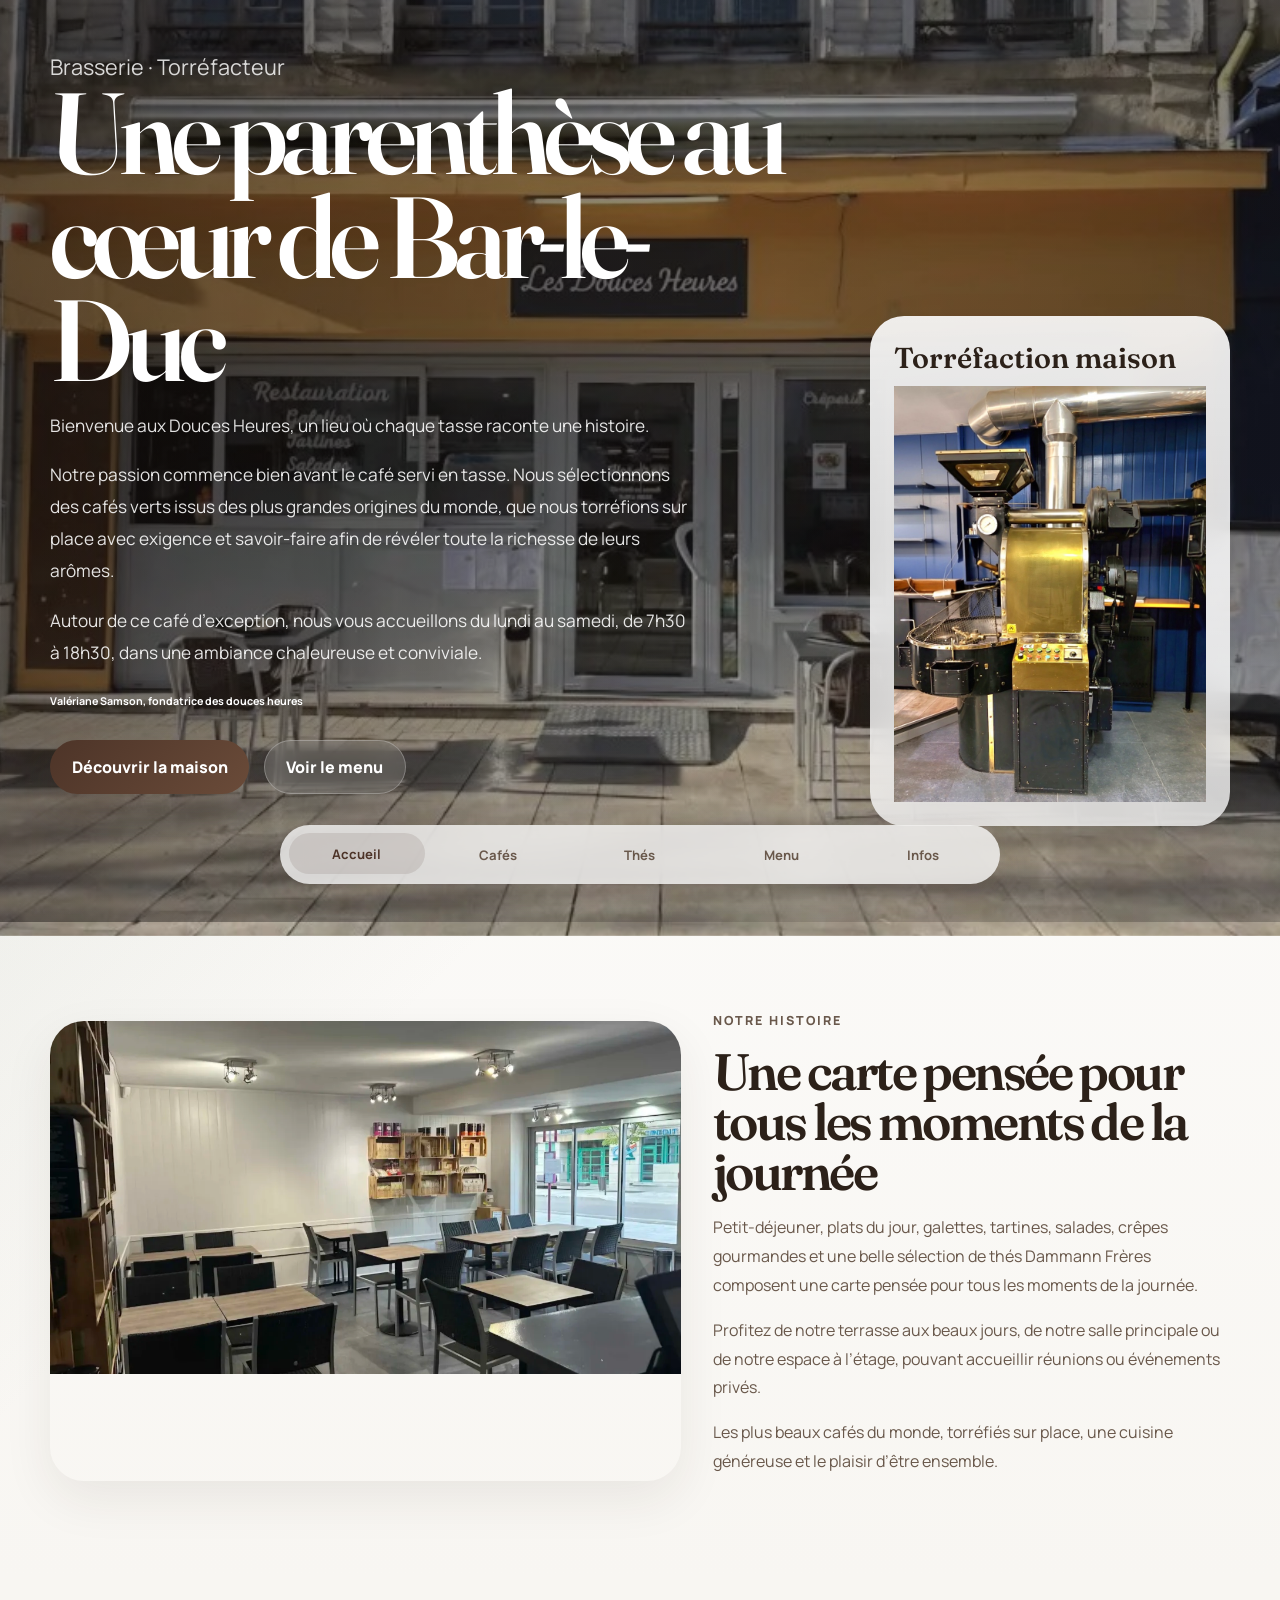
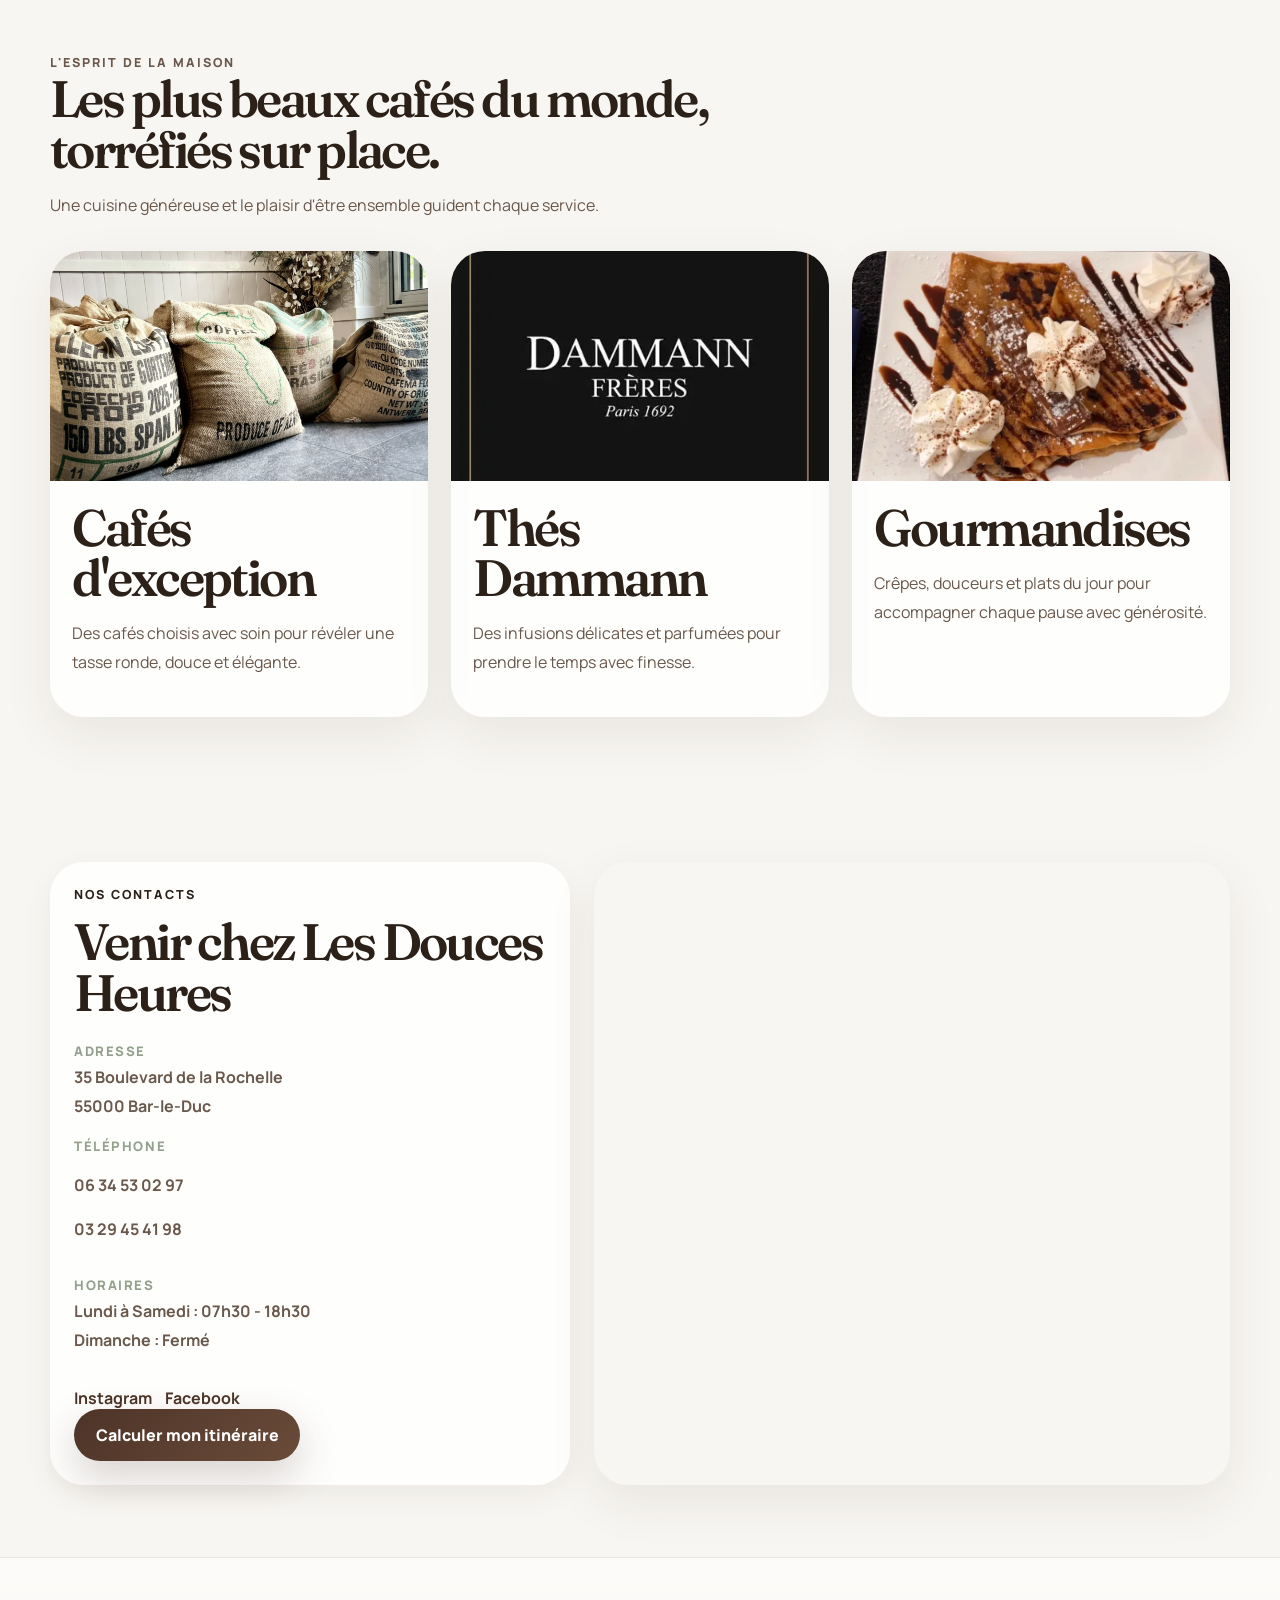
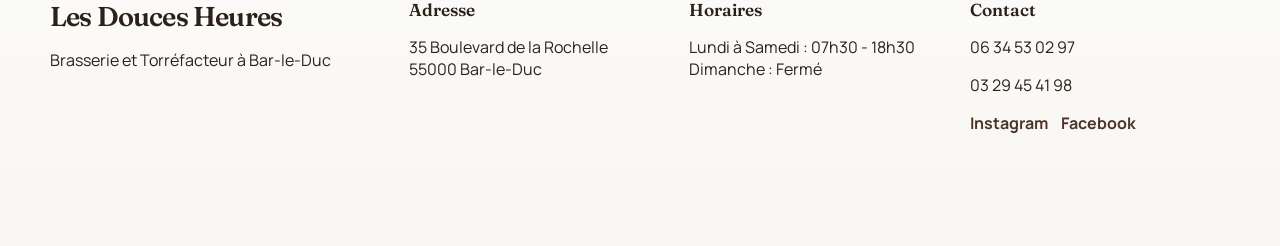
==== commit 0ca83af0: "Corrige l'encodage et la mise en page" ====
--- a/index.html
+++ b/index.html
@@ -1,4 +1,4 @@
-<!doctype html>
+﻿<!doctype html>
 <html lang="fr">
   <head>
     <meta charset="utf-8" />
@@ -129,7 +129,7 @@
 
               <article class="feature-card reveal">
                 <div class="feature-card__media">
-                  <img src="the.jpg" alt="Sélection de thés et accessoires de dégustation" />
+                  <img src="Damman_frère_logo.jpg" alt="Sélection de thés et accessoires de dégustation" />
                 </div>
                 <div class="feature-card__body">
                   <h2>Thés Dammann</h2>
@@ -228,15 +228,11 @@
             </div>
           </div>
         </div>
-        <div class="footer__bottom container">
-          <a href="#">Mentions légales</a>
-          <a href="#">Politique de confidentialité</a>
-        </div>
       </footer>
     </div>
 
     <nav class="bottom-nav" aria-label="Navigation principale">
-      <a href="#accueil" class="bottom-nav__item is-active">
+      <a href="index.html" class="bottom-nav__item is-active">
         <strong>Accueil</strong>
       </a>
       <a href="cafes.html" class="bottom-nav__item">
--- a/styles.css
+++ b/styles.css
@@ -44,6 +44,10 @@
   --page-bg: linear-gradient(180deg, #5b3f31 0%, #3f2a20 100%);
   --page-text: #f7efe7;
   --page-muted: rgba(247, 239, 231, 0.78);
+  --cafe-surface: rgba(255, 248, 240, 0.18);
+  --cafe-surface-strong: rgba(255, 248, 240, 0.3);
+  --cafe-border: rgba(255, 248, 240, 0.16);
+  --cafe-shadow: 0 22px 50px rgba(27, 17, 12, 0.26);
 }
 
 body.page-thes {
@@ -99,6 +103,536 @@
 body.page-cafes .btn--secondary {
   color: #f7efe7;
   border-color: rgba(247, 239, 231, 0.24);
+}
+
+body.page-cafes .site-shell {
+  min-height: 100svh;
+  background:
+    radial-gradient(circle at top left, rgba(240, 209, 178, 0.16), transparent 25%),
+    radial-gradient(circle at top right, rgba(147, 160, 139, 0.08), transparent 24%),
+    linear-gradient(180deg, #6a4b39 0%, #503427 40%, #3f2a20 100%);
+}
+
+body.page-cafes .cafe-page {
+  position: relative;
+  padding: 0 0 8.5rem;
+}
+
+body.page-cafes .cafe-hero {
+  position: sticky;
+  top: 0;
+  z-index: 20;
+  padding: 1.25rem 0 1rem;
+  background:
+    linear-gradient(180deg, rgba(63, 42, 32, 0.94) 0%, rgba(63, 42, 32, 0.82) 100%);
+  backdrop-filter: blur(18px);
+  border-bottom: 1px solid rgba(255, 248, 240, 0.08);
+  box-shadow: 0 12px 40px rgba(27, 17, 12, 0.18);
+  transition: padding 220ms ease, background-color 220ms ease, box-shadow 220ms ease;
+}
+
+body.page-cafes.is-scrolled .cafe-hero {
+  padding: 0.65rem 0 0.55rem;
+  background:
+    linear-gradient(180deg, rgba(63, 42, 32, 0.98) 0%, rgba(63, 42, 32, 0.9) 100%);
+  box-shadow: 0 10px 28px rgba(27, 17, 12, 0.24);
+}
+
+body.page-cafes .cafe-hero__inner {
+  text-align: center;
+  display: grid;
+  justify-items: center;
+  gap: 0.55rem;
+}
+
+body.page-cafes .cafe-hero__eyebrow {
+  margin: 0;
+  font-size: 0.78rem;
+  letter-spacing: 0.24em;
+  text-transform: uppercase;
+  color: rgba(247, 239, 231, 0.68);
+}
+
+body.page-cafes .cafe-hero__title {
+  margin: 0;
+  font-family: var(--font-heading);
+  font-size: clamp(3.2rem, 7vw, 6.5rem);
+  line-height: 0.92;
+  letter-spacing: -0.07em;
+  font-weight: 600;
+  color: #fff7ef;
+  transform-origin: center top;
+  transition: font-size 240ms ease, letter-spacing 240ms ease, transform 240ms ease;
+}
+
+body.page-cafes.is-scrolled .cafe-hero__title {
+  font-size: clamp(1.9rem, 3.2vw, 2.8rem);
+  letter-spacing: -0.04em;
+  transform: translateY(-1px);
+}
+
+body.page-cafes .cafe-hero__lead {
+  max-width: 50rem;
+  margin: 0;
+  color: rgba(247, 239, 231, 0.78);
+  line-height: 1.8;
+}
+
+body.page-cafes .cafe-toolbar {
+  padding: 1.2rem 0 0.8rem;
+}
+
+body.page-cafes .cafe-toolbar__inner {
+  display: grid;
+  gap: 1rem;
+}
+
+body.page-cafes .cafe-search {
+  min-height: 76px;
+  padding: 0.6rem 0.8rem 0.6rem 1.05rem;
+  border-radius: 999px;
+  background: linear-gradient(180deg, rgba(255, 250, 244, 0.98), rgba(246, 236, 225, 0.94));
+  border: 1px solid rgba(77, 52, 40, 0.08);
+  box-shadow: 0 18px 40px rgba(27, 17, 12, 0.12);
+  display: flex;
+  align-items: center;
+  gap: 0.85rem;
+  color: #453126;
+  font-weight: 600;
+}
+
+body.page-cafes .cafe-search:focus-within {
+  box-shadow:
+    0 18px 40px rgba(27, 17, 12, 0.12),
+    0 0 0 4px rgba(240, 209, 178, 0.28);
+}
+
+body.page-cafes .cafe-search__icon {
+  width: 44px;
+  height: 44px;
+  display: grid;
+  place-items: center;
+  border-radius: 50%;
+  background: rgba(77, 52, 40, 0.08);
+  font-size: 1.1rem;
+  flex: 0 0 auto;
+}
+
+body.page-cafes .cafe-search__input {
+  flex: 1 1 auto;
+  min-width: 0;
+  height: 52px;
+  border: 0;
+  outline: 0;
+  background: transparent;
+  color: #453126;
+  font: inherit;
+}
+
+body.page-cafes .cafe-search__input::placeholder {
+  color: rgba(69, 49, 38, 0.62);
+}
+
+body.page-cafes .cafe-search__clear {
+  flex: 0 0 auto;
+  min-height: 42px;
+  padding: 0.55rem 0.95rem;
+  border: 1px solid rgba(77, 52, 40, 0.08);
+  border-radius: 999px;
+  background: rgba(77, 52, 40, 0.06);
+  color: #5f4434;
+  font-weight: 700;
+  cursor: pointer;
+  transition: transform 200ms ease, background-color 200ms ease;
+}
+
+body.page-cafes .cafe-search__clear:hover {
+  transform: translateY(-1px);
+  background: rgba(77, 52, 40, 0.1);
+}
+
+body.page-cafes .cafe-filter-block {
+  display: grid;
+  gap: 0.6rem;
+  padding: 1rem 1rem 1.05rem;
+  border-radius: 28px;
+  background: rgba(255, 248, 240, 0.08);
+  border: 1px solid rgba(255, 248, 240, 0.12);
+  box-shadow: inset 0 1px 0 rgba(255, 255, 255, 0.04);
+}
+
+body.page-cafes .cafe-filter-block__head p {
+  margin: 0;
+  font-size: 0.82rem;
+  font-weight: 800;
+  letter-spacing: 0.14em;
+  text-transform: uppercase;
+  color: rgba(247, 239, 231, 0.72);
+}
+
+body.page-cafes .cafe-filters {
+  display: flex;
+  flex-wrap: wrap;
+  justify-content: center;
+  gap: 0.7rem;
+}
+
+body.page-cafes .cafe-chip {
+  min-height: 42px;
+  padding: 0.7rem 1rem;
+  border: 1px solid rgba(255, 248, 240, 0.16);
+  border-radius: 999px;
+  background: rgba(255, 248, 240, 0.1);
+  color: #f8efe5;
+  font-weight: 700;
+  cursor: pointer;
+  box-shadow: inset 0 0 0 1px rgba(77, 52, 40, 0.06);
+  transition: transform 200ms ease, background-color 200ms ease, color 200ms ease;
+}
+
+body.page-cafes .cafe-chip.is-active {
+  background: linear-gradient(180deg, #f6eadf, #e9d5bf);
+  color: #4d3428;
+  border-color: transparent;
+}
+
+body.page-cafes .cafe-grid-wrap {
+  padding: 1rem 0 0;
+}
+
+body.page-cafes .cafe-results {
+  margin: 0 0 0.9rem;
+  color: rgba(247, 239, 231, 0.78);
+  font-size: 0.95rem;
+  font-weight: 600;
+}
+
+body.page-cafes .cafe-grid {
+  display: grid;
+  grid-template-columns: repeat(3, minmax(0, 1fr));
+  gap: 1.35rem;
+}
+
+body.page-cafes .cafe-card {
+  min-width: 0;
+}
+
+body.page-cafes .cafe-card--wide {
+  grid-column: span 1;
+}
+
+body.page-cafes .cafe-card__frame {
+  min-height: 290px;
+  padding: 1rem;
+  border-radius: 38px;
+  background:
+    linear-gradient(180deg, rgba(121, 92, 74, 0.92), rgba(90, 61, 47, 0.92)),
+    #6a4b39;
+  box-shadow: var(--cafe-shadow);
+  border: 1px solid rgba(255, 248, 240, 0.12);
+  display: grid;
+  grid-template-rows: 1fr auto;
+  gap: 0.9rem;
+}
+
+body.page-cafes .cafe-card__frame--wide {
+  min-height: 300px;
+}
+
+body.page-cafes .cafe-card__photo {
+  border-radius: 30px;
+  border: 8px solid rgba(61, 41, 33, 0.55);
+  background:
+    radial-gradient(circle at 30% 25%, rgba(255, 248, 240, 0.9), rgba(255, 248, 240, 0.7) 35%, rgba(255, 248, 240, 0.32) 70%),
+    linear-gradient(180deg, #f5ede4, #e4d2bf);
+  color: #4d3428;
+  display: grid;
+  place-items: center;
+  text-align: center;
+  font-weight: 700;
+  letter-spacing: 0.02em;
+  min-height: 180px;
+  padding: 1rem;
+}
+
+body.page-cafes .cafe-card__meta {
+  display: grid;
+  justify-items: center;
+  gap: 0.7rem;
+  color: #fff7ef;
+}
+
+body.page-cafes .cafe-card__name {
+  display: inline-flex;
+  align-items: center;
+  min-height: 38px;
+  padding: 0.5rem 1rem;
+  border-radius: 999px;
+  background: rgba(255, 248, 240, 0.96);
+  color: #4d3428;
+  font-weight: 700;
+  box-shadow: 0 10px 20px rgba(27, 17, 12, 0.12);
+}
+
+body.page-cafes .cafe-card__price {
+  display: inline-flex;
+  align-items: center;
+  min-height: 34px;
+  padding: 0.45rem 0.85rem;
+  border-radius: 999px;
+  background: rgba(240, 209, 178, 0.2);
+  border: 1px solid rgba(255, 248, 240, 0.14);
+  color: #fff7ef;
+  font-size: 0.92rem;
+  font-weight: 800;
+}
+
+body.page-cafes .cafe-card__tags {
+  display: flex;
+  flex-wrap: wrap;
+  justify-content: center;
+  gap: 0.55rem;
+}
+
+body.page-cafes .cafe-card__tags span {
+  min-height: 30px;
+  padding: 0.45rem 0.8rem;
+  border-radius: 999px;
+  background: rgba(255, 248, 240, 0.12);
+  border: 1px solid rgba(255, 248, 240, 0.18);
+  color: rgba(255, 248, 240, 0.96);
+  font-size: 0.84rem;
+  font-weight: 600;
+}
+
+body.page-cafes .cafe-card.is-hidden {
+  display: none;
+}
+
+body.page-cafes .cafe-section {
+  margin-top: 2rem;
+}
+
+body.page-cafes .cafe-section__head {
+  display: grid;
+  gap: 0.45rem;
+  margin-bottom: 1rem;
+}
+
+body.page-cafes .cafe-section__kicker,
+body.page-cafes .cafe-info-card__kicker {
+  margin: 0;
+  font-size: 0.78rem;
+  font-weight: 800;
+  letter-spacing: 0.18em;
+  text-transform: uppercase;
+  color: rgba(247, 239, 231, 0.7);
+}
+
+body.page-cafes .cafe-section__title {
+  margin: 0;
+  color: #fff7ef;
+  font-family: var(--font-heading);
+  font-size: clamp(1.5rem, 3.2vw, 2.6rem);
+  line-height: 1;
+  letter-spacing: -0.04em;
+  font-weight: 600;
+}
+
+body.page-cafes .cafe-card__description {
+  color: rgba(247, 239, 231, 0.8);
+  text-align: center;
+  line-height: 1.7;
+  font-size: 0.96rem;
+}
+
+body.page-cafes .cafe-info {
+  padding: 1.4rem 0 2rem;
+}
+
+body.page-cafes .cafe-info__grid {
+  display: grid;
+  grid-template-columns: repeat(2, minmax(0, 1fr));
+  gap: 1rem;
+}
+
+body.page-cafes .cafe-info-card {
+  padding: 1.35rem 1.35rem 1.5rem;
+  border-radius: 30px;
+  background: rgba(255, 248, 240, 0.1);
+  border: 1px solid rgba(255, 248, 240, 0.12);
+  box-shadow: var(--cafe-shadow);
+  color: #fff7ef;
+}
+
+body.page-cafes .cafe-info-card--wide {
+  grid-column: span 2;
+}
+
+body.page-cafes .cafe-info-card--accent {
+  background:
+    linear-gradient(180deg, rgba(240, 209, 178, 0.18), rgba(255, 248, 240, 0.08)),
+    rgba(255, 248, 240, 0.08);
+}
+
+body.page-cafes .cafe-info-card h2,
+body.page-cafes .cafe-info-card h3 {
+  margin: 0.3rem 0 0.8rem;
+  font-family: var(--font-heading);
+  font-size: clamp(1.5rem, 3vw, 2.2rem);
+  line-height: 1;
+  letter-spacing: -0.04em;
+  font-weight: 600;
+}
+
+body.page-cafes .cafe-info-card p {
+  margin: 0 0 0.8rem;
+  line-height: 1.8;
+  color: rgba(247, 239, 231, 0.82);
+}
+
+body.page-the.page-cafes {
+  --page-bg:
+    radial-gradient(circle at top left, rgba(150, 184, 156, 0.22), transparent 26%),
+    radial-gradient(circle at top right, rgba(39, 142, 56, 0.12), transparent 24%),
+    linear-gradient(180deg, #5f7c65 0%, #3f5a44 44%, #2d4a31 100%);
+  --page-text: #f4fbf4;
+  --page-muted: rgba(244, 251, 244, 0.78);
+  --cafe-surface: rgba(255, 255, 255, 0.14);
+  --cafe-surface-strong: rgba(255, 255, 255, 0.22);
+  --cafe-border: rgba(255, 255, 255, 0.15);
+  --cafe-shadow: 0 22px 50px rgba(17, 33, 19, 0.24);
+  color: var(--page-text, var(--text));
+}
+
+body.page-the.page-cafes .site-shell {
+  background:
+    radial-gradient(circle at top left, rgba(150, 184, 156, 0.28), transparent 24%),
+    radial-gradient(circle at top right, rgba(39, 142, 56, 0.16), transparent 24%),
+    linear-gradient(180deg, #5f7c65 0%, #47624d 40%, #2d4a31 100%);
+}
+
+body.page-the.page-cafes .cafe-hero {
+  background:
+    linear-gradient(180deg, rgba(45, 74, 49, 0.96) 0%, rgba(45, 74, 49, 0.84) 100%);
+  border-bottom-color: rgba(255, 255, 255, 0.1);
+}
+
+body.page-the.page-cafes.is-scrolled .cafe-hero {
+  background:
+    linear-gradient(180deg, rgba(45, 74, 49, 0.98) 0%, rgba(45, 74, 49, 0.9) 100%);
+}
+
+body.page-the.page-cafes .cafe-hero__eyebrow,
+body.page-the.page-cafes .cafe-hero__lead,
+body.page-the.page-cafes .cafe-results,
+body.page-the.page-cafes .cafe-section__kicker,
+body.page-the.page-cafes .cafe-info-card__kicker {
+  color: rgba(244, 251, 244, 0.76);
+}
+
+body.page-the.page-cafes .cafe-hero__title {
+  color: #f7fff7;
+}
+
+body.page-the.page-cafes .cafe-search {
+  background: linear-gradient(180deg, rgba(247, 255, 247, 0.96), rgba(231, 242, 233, 0.94));
+  border-color: rgba(39, 142, 56, 0.12);
+  color: #24462a;
+}
+
+body.page-the.page-cafes .cafe-search__icon {
+  background: rgba(39, 142, 56, 0.12);
+  color: #278e38;
+}
+
+body.page-the.page-cafes .cafe-search__input,
+body.page-the.page-cafes .cafe-search__input::placeholder {
+  color: #2f4e34;
+}
+
+body.page-the.page-cafes .cafe-search__clear {
+  background: rgba(39, 142, 56, 0.1);
+  border-color: rgba(39, 142, 56, 0.12);
+  color: #2f4e34;
+}
+
+body.page-the.page-cafes .cafe-filter-block {
+  background: rgba(255, 255, 255, 0.08);
+  border-color: rgba(255, 255, 255, 0.12);
+}
+
+body.page-the.page-cafes .cafe-chip {
+  background: rgba(255, 255, 255, 0.08);
+  border-color: rgba(255, 255, 255, 0.14);
+  color: #f2f8f2;
+}
+
+body.page-the.page-cafes .cafe-chip.is-active {
+  background: linear-gradient(180deg, #c5dac7, #a6c5ab);
+  color: #234227;
+}
+
+body.page-the.page-cafes .cafe-card__frame {
+  background:
+    linear-gradient(180deg, rgba(92, 123, 99, 0.92), rgba(63, 90, 68, 0.92)),
+    #5f7c65;
+  border-color: rgba(255, 255, 255, 0.12);
+}
+
+body.page-the.page-cafes .cafe-card__photo {
+  border-color: rgba(37, 65, 41, 0.5);
+  background:
+    radial-gradient(circle at 30% 25%, rgba(255, 255, 255, 0.94), rgba(214, 232, 216, 0.78) 35%, rgba(166, 197, 171, 0.34) 70%),
+    linear-gradient(180deg, #f3faf4, #dce8dd);
+  color: #24462a;
+}
+
+body.page-the.page-cafes .cafe-card__name {
+  background: rgba(247, 255, 247, 0.96);
+  color: #234227;
+}
+
+body.page-the.page-cafes .cafe-card__price {
+  background: rgba(39, 142, 56, 0.16);
+  color: #f7fff7;
+}
+
+body.page-the.page-cafes .cafe-card__tags span {
+  background: rgba(255, 255, 255, 0.09);
+  border-color: rgba(255, 255, 255, 0.14);
+  color: #f4fbf4;
+}
+
+body.page-the.page-cafes .cafe-card__description,
+body.page-the.page-cafes .cafe-info-card p {
+  color: rgba(244, 251, 244, 0.84);
+}
+
+body.page-the.page-cafes .cafe-info-card {
+  background: rgba(255, 255, 255, 0.1);
+  border-color: rgba(255, 255, 255, 0.12);
+}
+
+body.page-the.page-cafes .cafe-info-card--accent {
+  background:
+    linear-gradient(180deg, rgba(150, 184, 156, 0.2), rgba(255, 255, 255, 0.08)),
+    rgba(255, 255, 255, 0.08);
+}
+
+body.page-the.page-cafes .bottom-nav {
+  background: rgba(247, 255, 247, 0.82);
+  border-color: rgba(39, 142, 56, 0.1);
+}
+
+body.page-the.page-cafes .bottom-nav__item {
+  color: rgba(35, 66, 39, 0.78);
+}
+
+body.page-the.page-cafes .bottom-nav__item:hover,
+body.page-the.page-cafes .bottom-nav__item.is-active {
+  background: linear-gradient(180deg, rgba(39, 142, 56, 0.14), rgba(39, 142, 56, 0.08));
+  color: #278e38;
 }
 
 img {
@@ -812,6 +1346,12 @@
   box-shadow: 0 16px 40px rgba(55, 38, 25, 0.14);
 }
 
+body.page-cafes .bottom-nav {
+  background: rgba(255, 248, 240, 0.82);
+  border: 1px solid rgba(77, 52, 40, 0.08);
+  box-shadow: 0 16px 40px rgba(27, 17, 12, 0.18);
+}
+
 .bottom-nav__item {
   display: grid;
   justify-items: center;
@@ -835,6 +1375,16 @@
   background: rgba(77, 52, 40, 0.12);
   color: var(--coffee);
   transform: translateY(-1px);
+}
+
+body.page-cafes .bottom-nav__item {
+  color: rgba(77, 52, 40, 0.78);
+}
+
+body.page-cafes .bottom-nav__item:hover,
+body.page-cafes .bottom-nav__item.is-active {
+  background: linear-gradient(180deg, rgba(77, 52, 40, 0.12), rgba(77, 52, 40, 0.08));
+  color: #4d3428;
 }
 
 .reveal {
@@ -961,6 +1511,63 @@
   .footer {
     padding-bottom: 8rem;
   }
+
+  body.page-cafes .cafe-page {
+    padding-bottom: 9rem;
+  }
+
+  body.page-cafes .cafe-hero {
+    padding-top: 0.9rem;
+  }
+
+  body.page-cafes .cafe-hero__title {
+    font-size: clamp(2.4rem, 12vw, 4rem);
+  }
+
+  body.page-cafes.is-scrolled .cafe-hero__title {
+    font-size: clamp(1.7rem, 7.2vw, 2.2rem);
+  }
+
+  body.page-cafes .cafe-search {
+    min-height: 68px;
+    padding-inline: 1rem;
+  }
+
+  body.page-cafes .cafe-search__input {
+    height: 48px;
+  }
+
+  body.page-cafes .cafe-search__clear {
+    min-height: 38px;
+    padding-inline: 0.8rem;
+  }
+
+  body.page-cafes .cafe-filter-block {
+    padding: 0.9rem;
+    border-radius: 24px;
+  }
+
+  body.page-cafes .cafe-grid {
+    grid-template-columns: 1fr;
+  }
+
+  body.page-cafes .cafe-info__grid {
+    grid-template-columns: 1fr;
+  }
+
+  body.page-cafes .cafe-info-card--wide {
+    grid-column: auto;
+  }
+
+  body.page-cafes .cafe-card__frame,
+  body.page-cafes .cafe-card__frame--wide {
+    min-height: 260px;
+    border-radius: 30px;
+  }
+
+  body.page-cafes .cafe-card__photo {
+    min-height: 165px;
+  }
 }
 
 @media (prefers-reduced-motion: reduce) {
@@ -999,6 +1606,14 @@
   width: min(1320px, calc(100% - 1.5rem));
   margin: 0 auto;
   padding: 1.1rem 0 4rem;
+}
+
+body.page-menu .menu-book-section {
+  padding: 0 0 2rem;
+}
+
+body.page-menu .menu-book {
+  margin-top: 0.35rem;
 }
 
 .menu-hero {
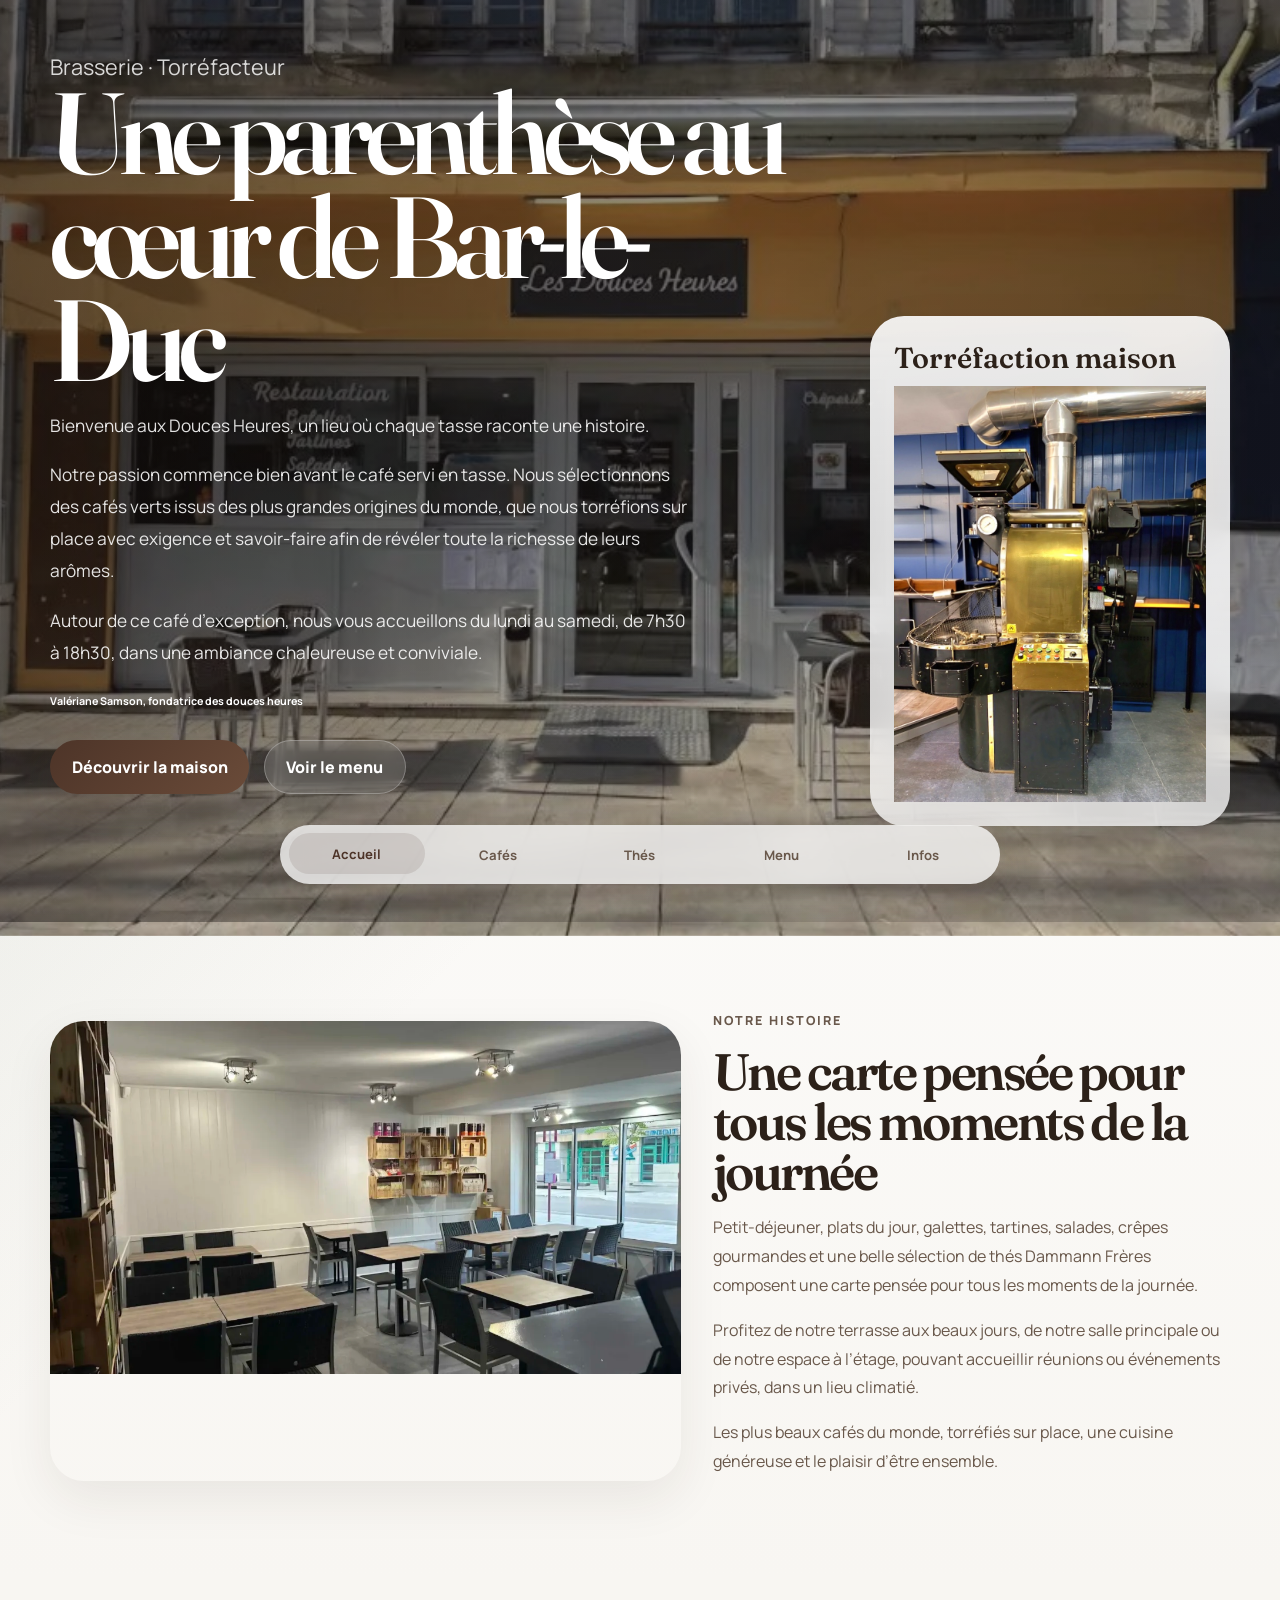
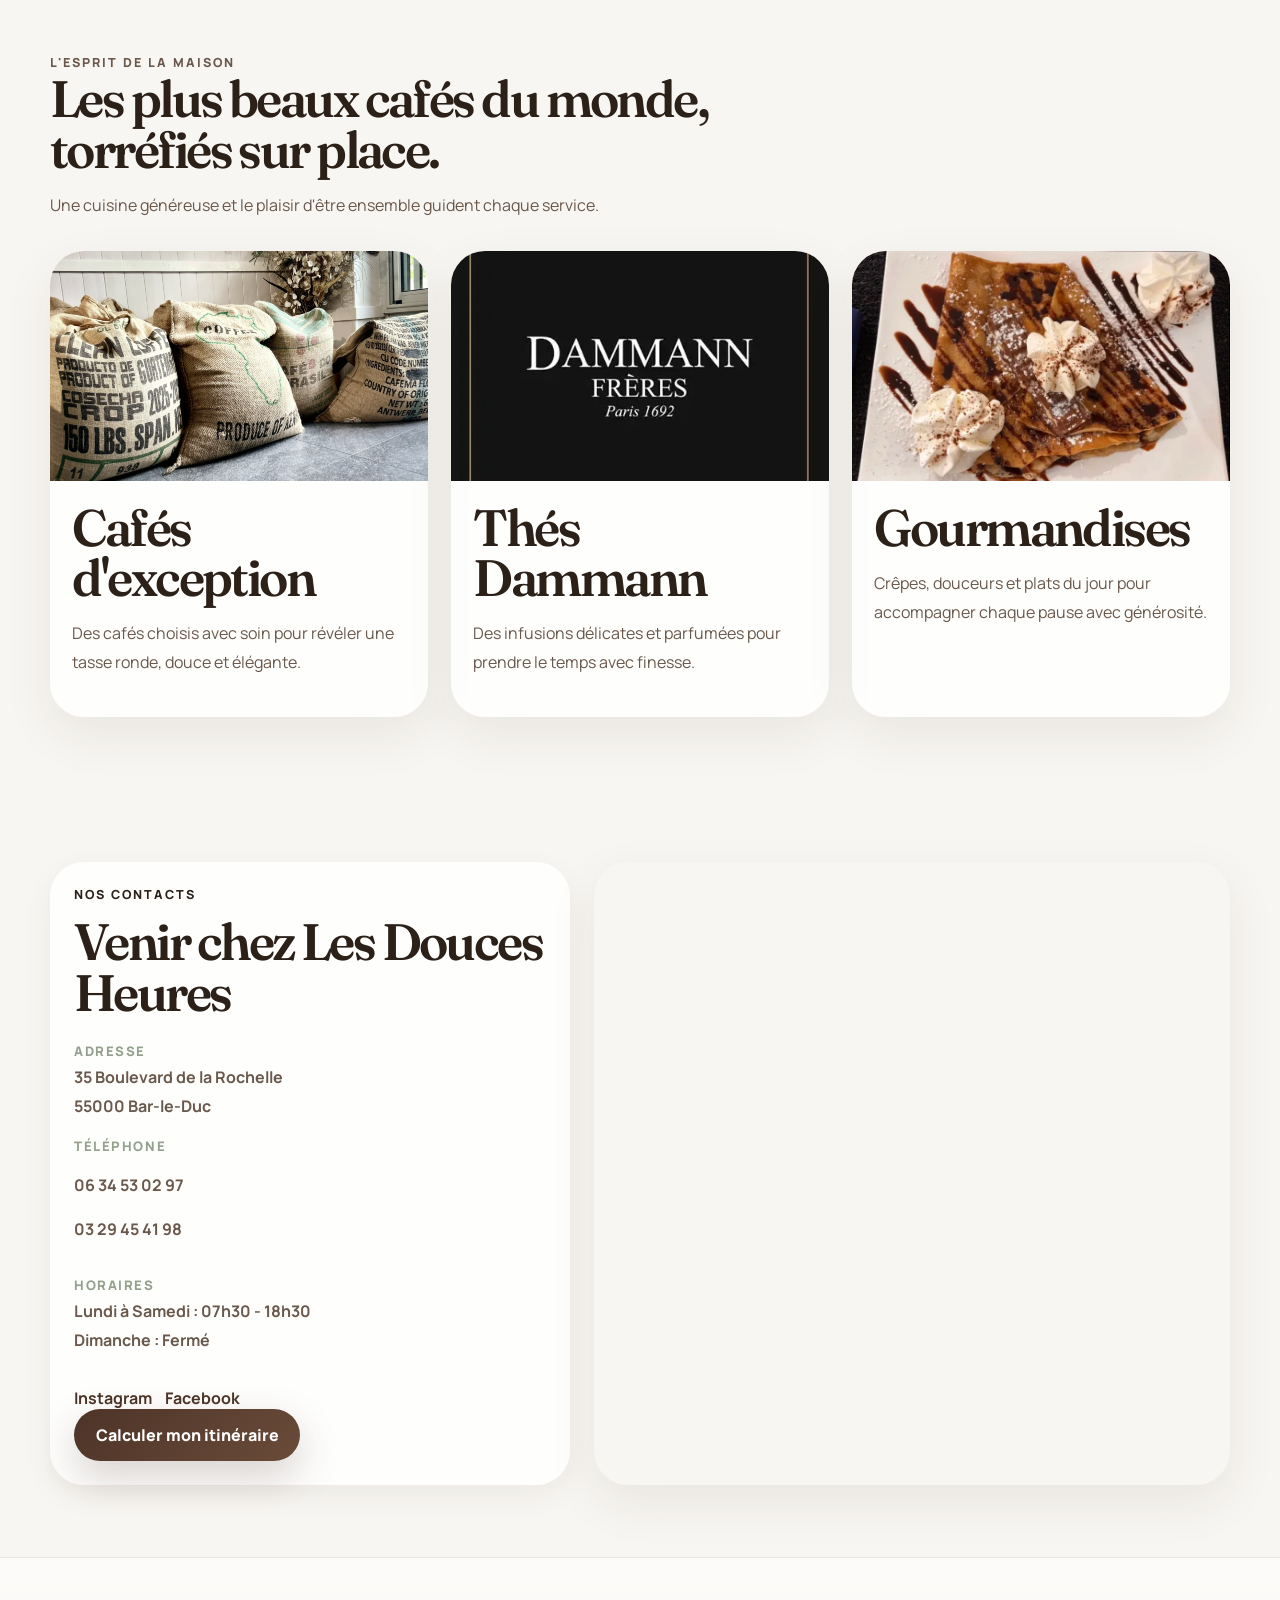
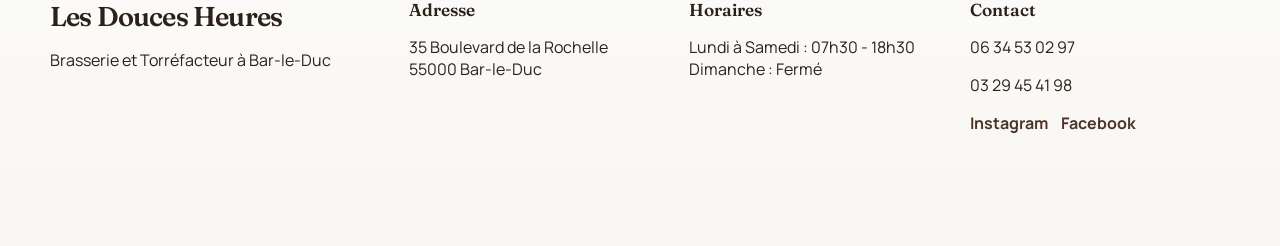
==== commit d05411dc: "Ajoute les visuels cafe et ajuste le contenu" ====
--- a/index.html
+++ b/index.html
@@ -98,7 +98,7 @@
               </p>
               <p>
                 Profitez de notre terrasse aux beaux jours, de notre salle principale ou de
-                notre espace à l’étage, pouvant accueillir réunions ou événements privés.
+                notre espace à l’étage, pouvant accueillir réunions ou événements privés, dans un lieu climatié.
               </p>
               <p>
                 Les plus beaux cafés du monde, torréfiés sur place, une cuisine généreuse et
--- a/styles.css
+++ b/styles.css
@@ -1586,11 +1586,74 @@
 }
 
 body.page-menu {
+  --menu-sky: #84ace7;
+  --menu-ice: #ddebff;
+  --menu-blue: #1a46a4;
   --page-bg:
-    radial-gradient(circle at top left, rgba(217, 199, 173, 0.28), transparent 24%),
-    radial-gradient(circle at right top, rgba(147, 160, 139, 0.2), transparent 28%),
-    linear-gradient(180deg, #f7f1e7 0%, #efe5d8 100%);
-  color: var(--text);
+    radial-gradient(circle at top left, rgba(132, 172, 231, 0.34), transparent 24%),
+    radial-gradient(circle at right top, rgba(26, 70, 164, 0.18), transparent 28%),
+    linear-gradient(180deg, #eef5ff 0%, #ddebff 100%);
+  --page-text: #12306f;
+  --page-muted: rgba(26, 70, 164, 0.78);
+  --menu-surface: rgba(221, 235, 255, 0.75);
+  --menu-surface-strong: rgba(132, 172, 231, 0.2);
+  --menu-border: rgba(26, 70, 164, 0.14);
+  --menu-shadow: 0 24px 60px rgba(26, 70, 164, 0.18);
+  color: var(--page-text);
+}
+
+body.page-menu.page-cafes .site-shell {
+  background:
+    radial-gradient(circle at top left, rgba(132, 172, 231, 0.24), transparent 22%),
+    radial-gradient(circle at top right, rgba(26, 70, 164, 0.14), transparent 26%),
+    linear-gradient(180deg, #eef5ff 0%, #ddebff 100%);
+}
+
+body.page-menu.page-cafes .cafe-hero {
+  background: linear-gradient(180deg, rgba(26, 70, 164, 0.96) 0%, rgba(26, 70, 164, 0.86) 100%);
+  border-bottom: 1px solid rgba(221, 235, 255, 0.14);
+  box-shadow: 0 12px 40px rgba(26, 70, 164, 0.16);
+}
+
+body.page-menu.page-cafes .cafe-hero__eyebrow,
+body.page-menu.page-cafes .cafe-hero__lead {
+  color: rgba(221, 235, 255, 0.82);
+}
+
+body.page-menu.page-cafes .cafe-hero__title {
+  color: #eef5ff;
+}
+
+body.page-menu.page-cafes .footer {
+  background: linear-gradient(180deg, rgba(221, 235, 255, 0.78), rgba(255, 255, 255, 0.92));
+  border-top: 1px solid rgba(26, 70, 164, 0.14);
+}
+
+body.page-menu.page-cafes .footer__logo,
+body.page-menu.page-cafes .footer h3,
+body.page-menu.page-cafes .footer p,
+body.page-menu.page-cafes .footer__bottom a {
+  color: var(--page-text);
+}
+
+body.page-menu.page-cafes .socials a {
+  color: var(--menu-blue);
+}
+
+body.page-menu.page-cafes .bottom-nav {
+  background: rgba(221, 235, 255, 0.94);
+  border: 1px solid rgba(26, 70, 164, 0.14);
+  box-shadow: 0 16px 40px rgba(26, 70, 164, 0.18);
+}
+
+body.page-menu.page-cafes .bottom-nav__item {
+  color: rgba(26, 70, 164, 0.78);
+}
+
+body.page-menu.page-cafes .bottom-nav__item:hover,
+body.page-menu.page-cafes .bottom-nav__item.is-active {
+  background: linear-gradient(180deg, rgba(132, 172, 231, 0.2), rgba(26, 70, 164, 0.12));
+  color: var(--menu-blue);
 }
 
 body.page-menu .site-shell {
@@ -1614,6 +1677,54 @@
 
 body.page-menu .menu-book {
   margin-top: 0.35rem;
+  background:
+    linear-gradient(135deg, rgba(132, 172, 231, 0.28), rgba(26, 70, 164, 0.14)),
+    linear-gradient(180deg, rgba(255, 255, 255, 0.86), rgba(221, 235, 255, 0.72));
+  box-shadow:
+    0 30px 80px rgba(26, 70, 164, 0.22),
+    inset 0 1px 0 rgba(255, 255, 255, 0.88);
+  border: 1px solid rgba(26, 70, 164, 0.12);
+}
+
+body.page-menu .cafe-hero__eyebrow,
+body.page-menu .cafe-hero__lead {
+  color: rgba(221, 235, 255, 0.82);
+}
+
+body.page-menu .cafe-hero__title {
+  color: #eef5ff;
+}
+
+body.page-menu .footer {
+  background: linear-gradient(180deg, rgba(221, 235, 255, 0.78), rgba(255, 255, 255, 0.92));
+  border-top: 1px solid rgba(26, 70, 164, 0.14);
+}
+
+body.page-menu .footer__logo,
+body.page-menu .footer h3,
+body.page-menu .footer p,
+body.page-menu .footer__bottom a {
+  color: var(--page-text);
+}
+
+body.page-menu .socials a {
+  color: var(--menu-blue);
+}
+
+body.page-menu .bottom-nav {
+  background: rgba(221, 235, 255, 0.94);
+  border: 1px solid rgba(26, 70, 164, 0.14);
+  box-shadow: 0 16px 40px rgba(26, 70, 164, 0.18);
+}
+
+body.page-menu .bottom-nav__item {
+  color: rgba(26, 70, 164, 0.78);
+}
+
+body.page-menu .bottom-nav__item:hover,
+body.page-menu .bottom-nav__item.is-active {
+  background: linear-gradient(180deg, rgba(132, 172, 231, 0.2), rgba(26, 70, 164, 0.12));
+  color: var(--menu-blue);
 }
 
 .menu-hero {
@@ -1648,10 +1759,10 @@
   min-height: 52px;
   padding: 0.95rem 1.1rem;
   border-radius: 999px;
-  background: rgba(255, 255, 255, 0.58);
-  border: 1px solid rgba(77, 52, 40, 0.08);
+  background: rgba(221, 235, 255, 0.82);
+  border: 1px solid rgba(26, 70, 164, 0.14);
   box-shadow: var(--shadow-soft);
-  color: var(--coffee);
+  color: var(--menu-blue);
   font-weight: 800;
 }
 
@@ -1661,11 +1772,11 @@
   padding: 1rem;
   border-radius: 36px;
   background:
-    linear-gradient(135deg, rgba(77, 52, 40, 0.22), rgba(255, 255, 255, 0.18)),
-    linear-gradient(180deg, rgba(255, 255, 255, 0.82), rgba(255, 255, 255, 0.56));
+    linear-gradient(135deg, rgba(132, 172, 231, 0.32), rgba(26, 70, 164, 0.14)),
+    linear-gradient(180deg, rgba(255, 255, 255, 0.9), rgba(221, 235, 255, 0.74));
   box-shadow:
-    0 30px 80px rgba(55, 38, 25, 0.2),
-    inset 0 1px 0 rgba(255, 255, 255, 0.8);
+    0 30px 80px rgba(26, 70, 164, 0.2),
+    inset 0 1px 0 rgba(255, 255, 255, 0.9);
   backdrop-filter: blur(14px);
 }
 
@@ -1675,8 +1786,8 @@
   border-radius: 28px;
   pointer-events: none;
   background:
-    linear-gradient(90deg, rgba(44, 29, 22, 0.18), transparent 10%, transparent 90%, rgba(44, 29, 22, 0.16)),
-    linear-gradient(180deg, rgba(255, 255, 255, 0.16), transparent 34%, rgba(44, 29, 22, 0.05));
+    linear-gradient(90deg, rgba(26, 70, 164, 0.18), transparent 10%, transparent 90%, rgba(26, 70, 164, 0.14)),
+    linear-gradient(180deg, rgba(255, 255, 255, 0.18), transparent 34%, rgba(26, 70, 164, 0.05));
   opacity: 0.9;
 }
 
@@ -1720,11 +1831,11 @@
   border-radius: 24px;
   aspect-ratio: var(--menu-page-ratio, 0.74);
   background:
-    linear-gradient(180deg, rgba(255, 255, 255, 0.92), rgba(244, 236, 225, 0.86)),
-    #f8f3ea;
+    linear-gradient(180deg, rgba(255, 255, 255, 0.94), rgba(221, 235, 255, 0.88)),
+    #ddebff;
   box-shadow:
-    0 18px 40px rgba(55, 38, 25, 0.16),
-    inset 0 0 0 1px rgba(77, 52, 40, 0.06);
+    0 18px 40px rgba(26, 70, 164, 0.12),
+    inset 0 0 0 1px rgba(26, 70, 164, 0.08);
   transform-style: preserve-3d;
 }
 
@@ -1744,8 +1855,8 @@
   justify-content: center;
   padding: clamp(0.5rem, 1.6vw, 0.95rem);
   background:
-    radial-gradient(circle at top left, rgba(255, 255, 255, 0.9), transparent 30%),
-    linear-gradient(180deg, rgba(255, 255, 255, 0.7), rgba(241, 232, 220, 0.88));
+    radial-gradient(circle at top left, rgba(255, 255, 255, 0.94), transparent 30%),
+    linear-gradient(180deg, rgba(255, 255, 255, 0.82), rgba(221, 235, 255, 0.9));
 }
 
 .menu-book__paper::before {
@@ -1755,8 +1866,8 @@
   background:
     repeating-linear-gradient(
       135deg,
-      rgba(77, 52, 40, 0.018) 0,
-      rgba(77, 52, 40, 0.018) 2px,
+      rgba(26, 70, 164, 0.018) 0,
+      rgba(26, 70, 164, 0.018) 2px,
       transparent 2px,
       transparent 8px
     );
@@ -1769,8 +1880,8 @@
   position: absolute;
   inset: 0;
   box-shadow:
-    inset 18px 0 30px -22px rgba(44, 29, 22, 0.4),
-    inset -18px 0 30px -22px rgba(44, 29, 22, 0.4);
+    inset 18px 0 30px -22px rgba(26, 70, 164, 0.25),
+    inset -18px 0 30px -22px rgba(26, 70, 164, 0.25);
   pointer-events: none;
 }
 
@@ -1790,7 +1901,7 @@
   max-height: 100%;
   border-radius: 14px;
   background: #fff;
-  box-shadow: 0 14px 28px rgba(55, 38, 25, 0.08);
+  box-shadow: 0 14px 28px rgba(26, 70, 164, 0.1);
 }
 
 .menu-book__flip {
@@ -1805,7 +1916,7 @@
 }
 
 .menu-book__flip .menu-book__paper {
-  box-shadow: 0 24px 50px rgba(55, 38, 25, 0.18);
+  box-shadow: 0 24px 50px rgba(26, 70, 164, 0.18);
 }
 
 .menu-book__flip.is-next {
@@ -1842,17 +1953,17 @@
   border: 0;
   border-radius: 50%;
   background:
-    linear-gradient(180deg, #6a4b39, #4d3428);
+    linear-gradient(180deg, #84ace7, #1a46a4);
   color: #fff;
   font-size: 2rem;
   cursor: pointer;
-  box-shadow: 0 16px 34px rgba(77, 52, 40, 0.24);
+  box-shadow: 0 16px 34px rgba(26, 70, 164, 0.28);
   transition: transform 200ms ease, opacity 200ms ease, box-shadow 200ms ease;
 }
 
 .menu-arrow:hover:not(:disabled) {
   transform: translateY(-2px);
-  box-shadow: 0 20px 40px rgba(77, 52, 40, 0.28);
+  box-shadow: 0 20px 40px rgba(26, 70, 164, 0.34);
 }
 
 .menu-arrow:disabled {
@@ -1864,7 +1975,7 @@
   display: grid;
   gap: 0.2rem;
   text-align: center;
-  color: var(--coffee);
+  color: var(--menu-blue);
 }
 
 .menu-book__status strong {
@@ -1877,7 +1988,7 @@
 .menu-book__hint,
 .menu-book__error {
   font-size: 0.95rem;
-  color: var(--muted);
+  color: rgba(26, 70, 164, 0.72);
 }
 
 .menu-book__hint {
@@ -1888,7 +1999,7 @@
 .menu-book__error {
   margin: 0.85rem 0 0;
   text-align: center;
-  color: #8a3d29;
+  color: #1a46a4;
 }
 
 @media (max-width: 1100px) {
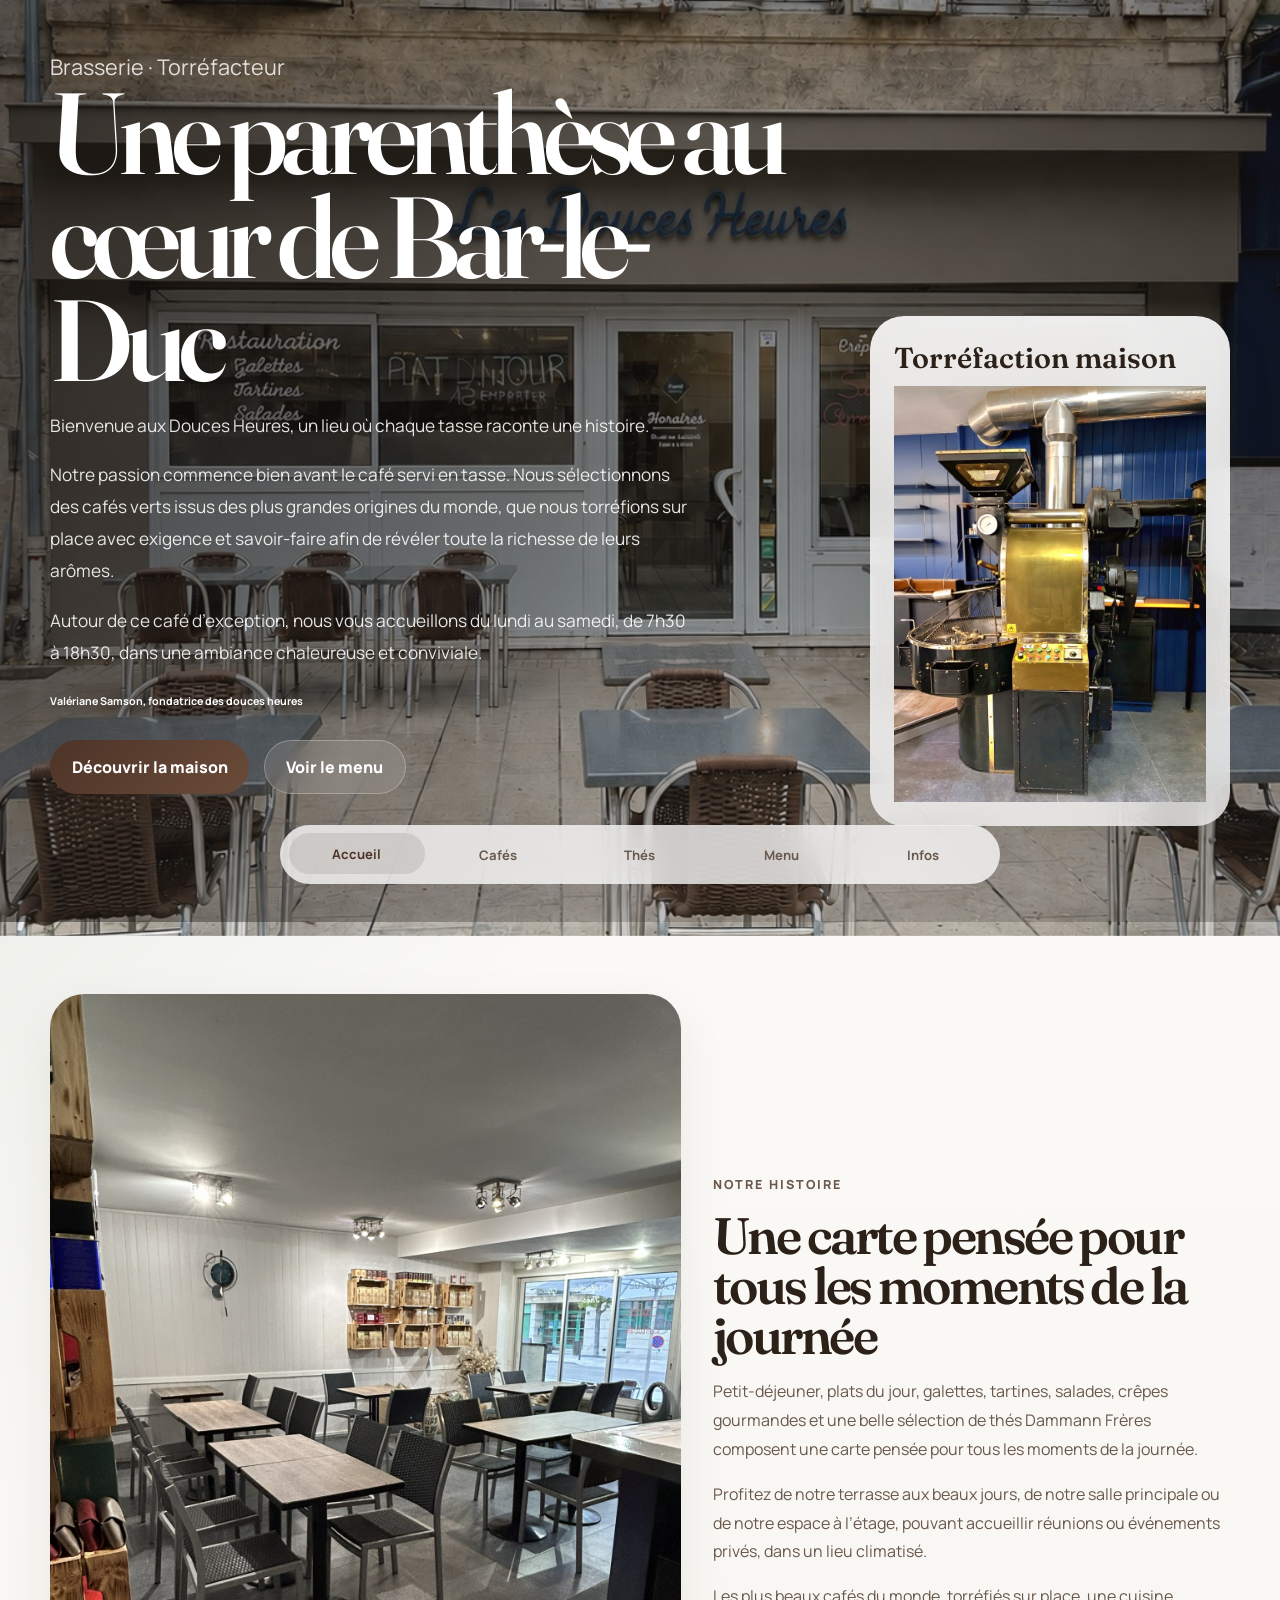
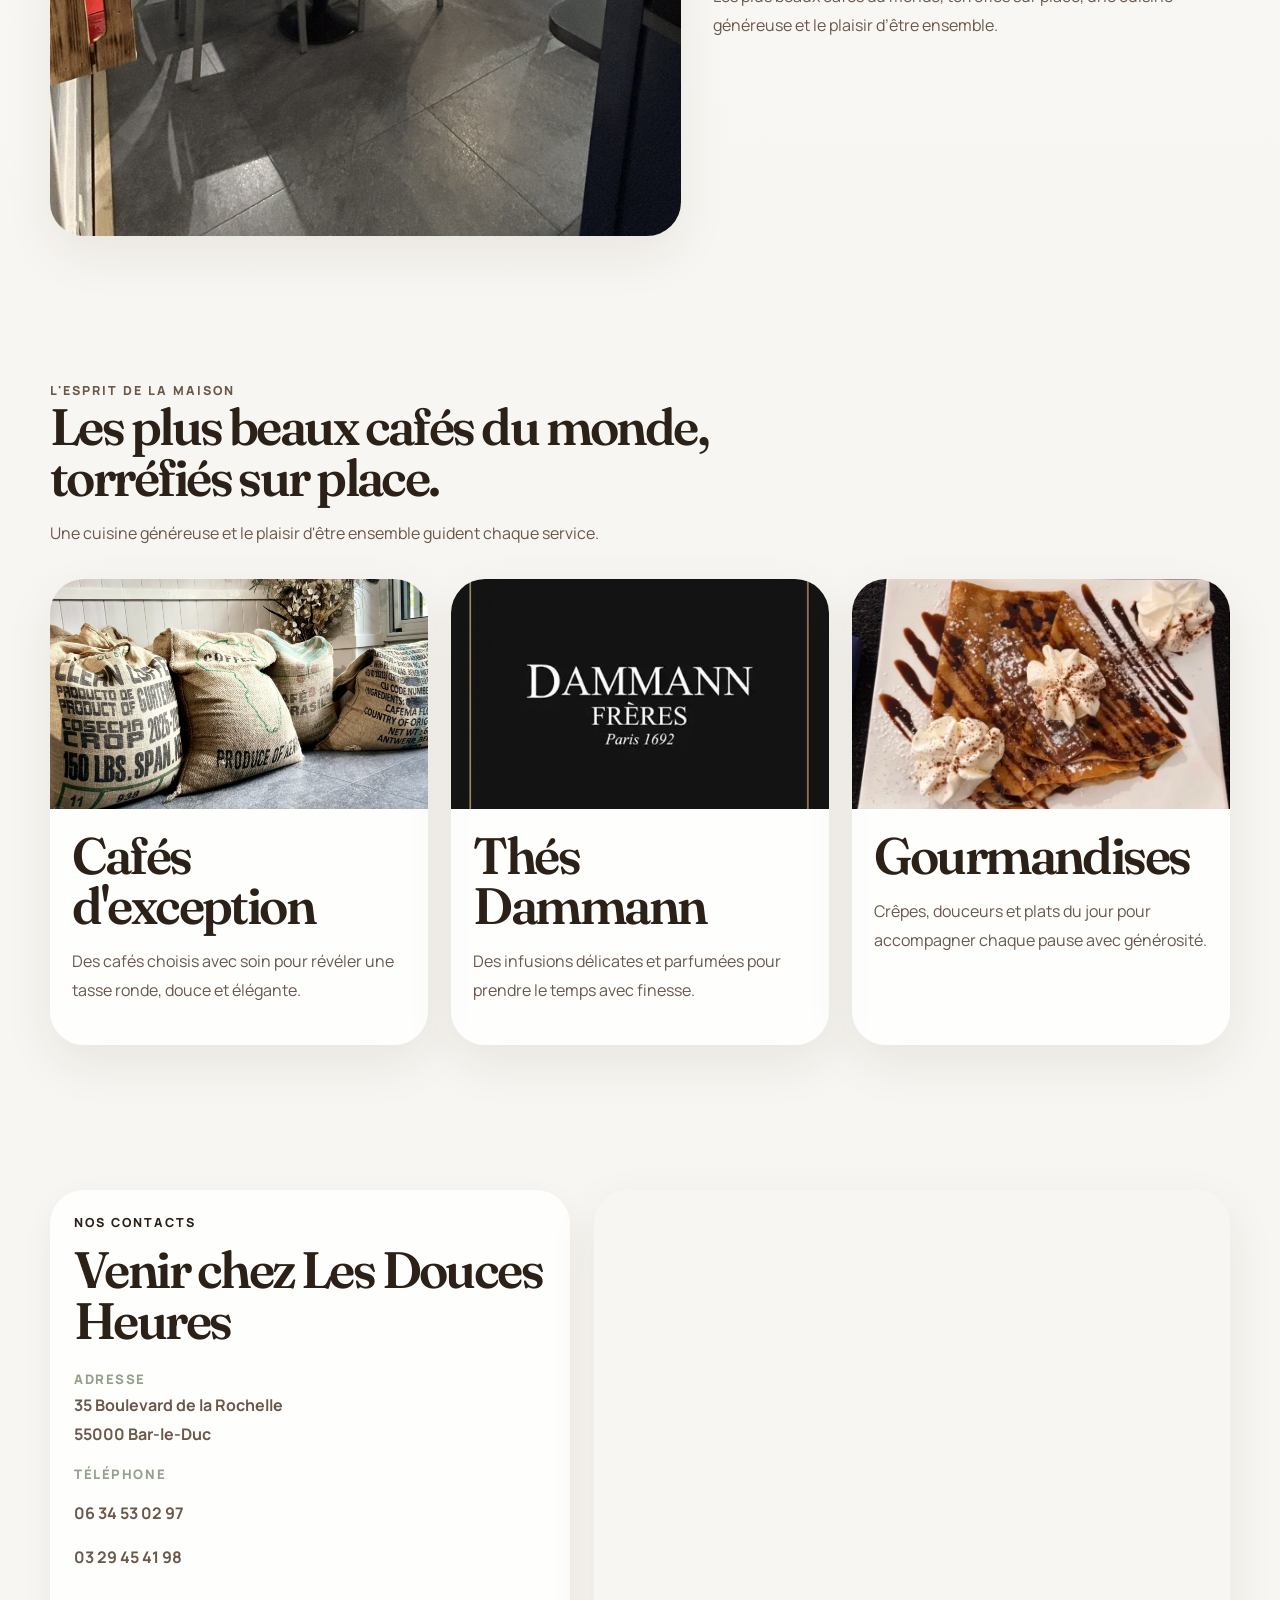
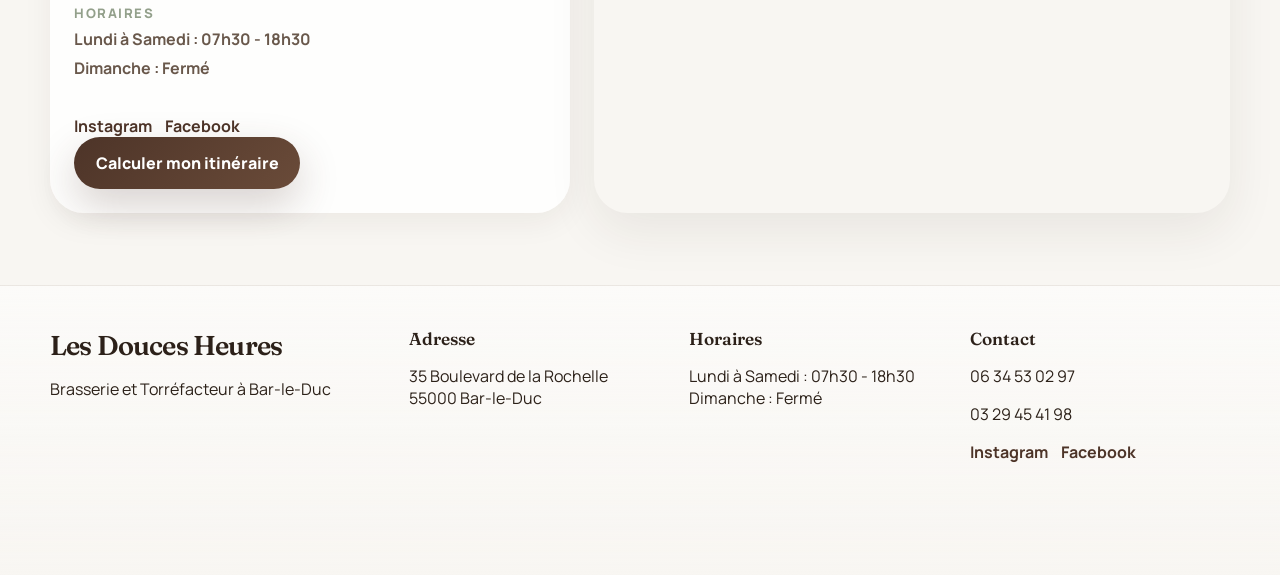
==== commit 8d341c00: "Clean up unused assets and update site" ====
--- a/index.html
+++ b/index.html
@@ -48,7 +48,7 @@
       <main id="contenu">
         <section class="hero" id="accueil">
           <div class="hero__media" aria-hidden="true">
-            <img src="facade.jpg" alt="" />
+            <img src="facade.jpg?v=20260801" alt="" />
           </div>
           <div class="hero__overlay" aria-hidden="true"></div>
 
@@ -86,7 +86,7 @@
         <section class="section section--story" id="histoire">
           <div class="container story">
             <div class="story__media reveal">
-              <img src="interieur.jpg" alt="Intérieur chaleureux des Douces Heures" />
+              <img src="interieur.jpg?v=20260801" alt="Intérieur chaleureux des Douces Heures" />
             </div>
             <div class="story__content reveal">
               <p class="section-kicker">Notre histoire</p>
@@ -98,7 +98,7 @@
               </p>
               <p>
                 Profitez de notre terrasse aux beaux jours, de notre salle principale ou de
-                notre espace à l’étage, pouvant accueillir réunions ou événements privés, dans un lieu climatié.
+                notre espace à l’étage, pouvant accueillir réunions ou événements privés, dans un lieu climatisé.
               </p>
               <p>
                 Les plus beaux cafés du monde, torréfiés sur place, une cuisine généreuse et
--- a/styles.css
+++ b/styles.css
@@ -586,6 +586,15 @@
     radial-gradient(circle at 30% 25%, rgba(255, 255, 255, 0.94), rgba(214, 232, 216, 0.78) 35%, rgba(166, 197, 171, 0.34) 70%),
     linear-gradient(180deg, #f3faf4, #dce8dd);
   color: #24462a;
+  overflow: hidden;
+  position: relative;
+}
+
+body.page-the.page-cafes .cafe-card__photo img {
+  display: block;
+  width: 100%;
+  height: 100%;
+  object-fit: cover;
 }
 
 body.page-the.page-cafes .cafe-card__name {
@@ -1971,6 +1980,31 @@
   cursor: not-allowed;
 }
 
+.menu-gallery {
+  padding: 0 0 2.5rem;
+}
+
+.menu-gallery__inner {
+  display: grid;
+  gap: 0;
+  width: min(940px, 100%);
+}
+
+.menu-sheet {
+  margin: 0;
+  overflow: hidden;
+  border-radius: 0;
+  background: #ddebff;
+  box-shadow: none;
+  border: 0;
+}
+
+.menu-sheet img {
+  display: block;
+  width: 100%;
+  height: auto;
+}
+
 .menu-book__status {
   display: grid;
   gap: 0.2rem;
@@ -2045,4 +2079,12 @@
   .menu-hero__copy h1 {
     font-size: clamp(2.8rem, 13vw, 4.8rem);
   }
-}
+
+  .menu-gallery__inner {
+    width: 100%;
+  }
+
+  .menu-sheet {
+    border-radius: 0;
+  }
+}
